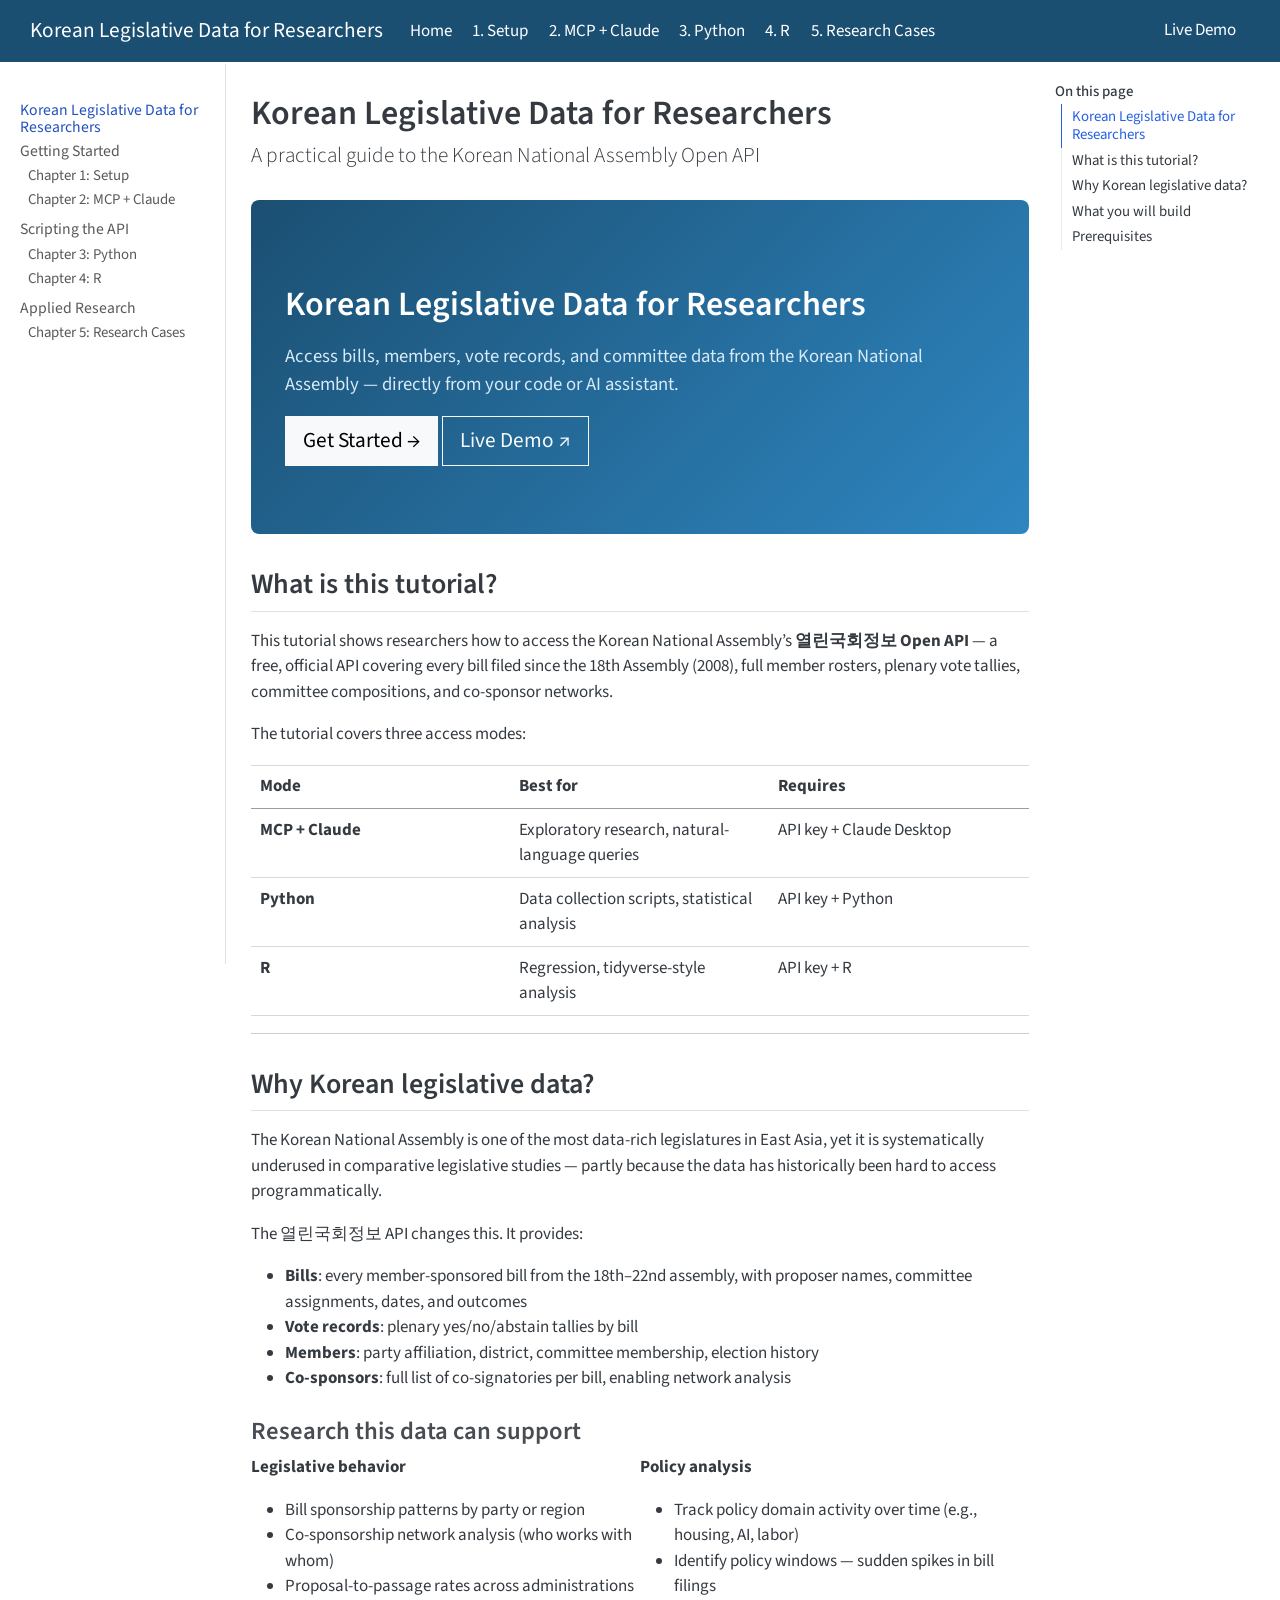
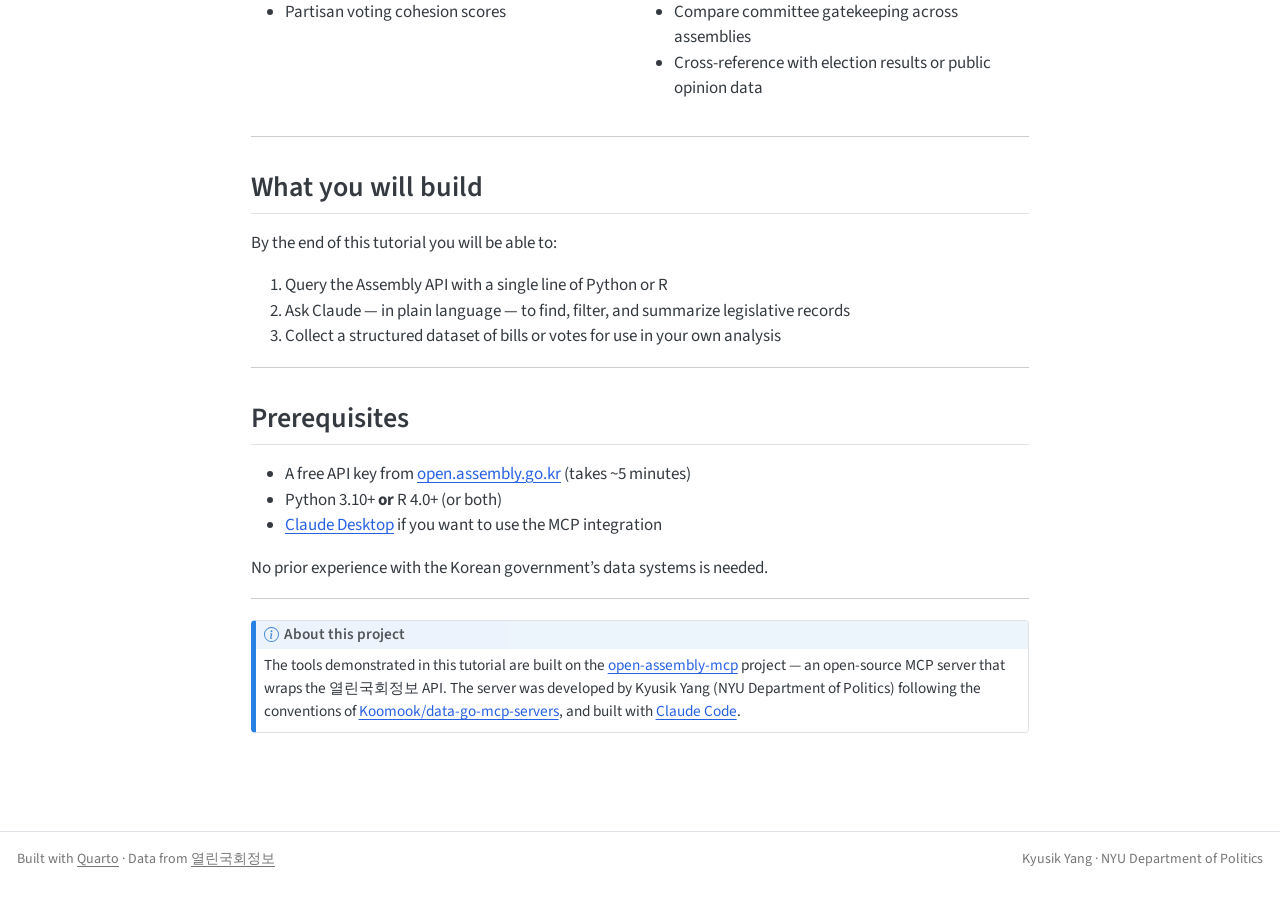
==== docs/index.html @ cff9229b "feat: initial Quarto tutorial site for Assembly API Five-chapter tutorial covering MCP setup, Claude" ====
<!DOCTYPE html>
<html xmlns="http://www.w3.org/1999/xhtml" lang="en" xml:lang="en"><head>

<meta charset="utf-8">
<meta name="generator" content="quarto-1.8.27">

<meta name="viewport" content="width=device-width, initial-scale=1.0, user-scalable=yes">


<title>Korean Legislative Data for Researchers</title>
<style>
code{white-space: pre-wrap;}
span.smallcaps{font-variant: small-caps;}
div.columns{display: flex; gap: min(4vw, 1.5em);}
div.column{flex: auto; overflow-x: auto;}
div.hanging-indent{margin-left: 1.5em; text-indent: -1.5em;}
ul.task-list{list-style: none;}
ul.task-list li input[type="checkbox"] {
  width: 0.8em;
  margin: 0 0.8em 0.2em -1em; /* quarto-specific, see https://github.com/quarto-dev/quarto-cli/issues/4556 */ 
  vertical-align: middle;
}
</style>


<script src="site_libs/quarto-nav/quarto-nav.js"></script>
<script src="site_libs/quarto-nav/headroom.min.js"></script>
<script src="site_libs/clipboard/clipboard.min.js"></script>
<script src="site_libs/quarto-search/autocomplete.umd.js"></script>
<script src="site_libs/quarto-search/fuse.min.js"></script>
<script src="site_libs/quarto-search/quarto-search.js"></script>
<meta name="quarto:offset" content="./">
<link href="./images/favicon.ico" rel="icon">
<script src="site_libs/quarto-html/quarto.js" type="module"></script>
<script src="site_libs/quarto-html/tabsets/tabsets.js" type="module"></script>
<script src="site_libs/quarto-html/axe/axe-check.js" type="module"></script>
<script src="site_libs/quarto-html/popper.min.js"></script>
<script src="site_libs/quarto-html/tippy.umd.min.js"></script>
<script src="site_libs/quarto-html/anchor.min.js"></script>
<link href="site_libs/quarto-html/tippy.css" rel="stylesheet">
<link href="site_libs/quarto-html/quarto-syntax-highlighting-8b4baf804e461d9b72633f0de59a0cac.css" rel="stylesheet" id="quarto-text-highlighting-styles">
<script src="site_libs/bootstrap/bootstrap.min.js"></script>
<link href="site_libs/bootstrap/bootstrap-icons.css" rel="stylesheet">
<link href="site_libs/bootstrap/bootstrap-27094d557ed207ab0102de76db4167eb.min.css" rel="stylesheet" append-hash="true" id="quarto-bootstrap" data-mode="light">
<script id="quarto-search-options" type="application/json">{
  "location": "navbar",
  "copy-button": false,
  "collapse-after": 3,
  "panel-placement": "end",
  "type": "overlay",
  "limit": 50,
  "keyboard-shortcut": [
    "f",
    "/",
    "s"
  ],
  "show-item-context": false,
  "language": {
    "search-no-results-text": "No results",
    "search-matching-documents-text": "matching documents",
    "search-copy-link-title": "Copy link to search",
    "search-hide-matches-text": "Hide additional matches",
    "search-more-match-text": "more match in this document",
    "search-more-matches-text": "more matches in this document",
    "search-clear-button-title": "Clear",
    "search-text-placeholder": "",
    "search-detached-cancel-button-title": "Cancel",
    "search-submit-button-title": "Submit",
    "search-label": "Search"
  }
}</script>


<link rel="stylesheet" href="styles.css">
</head>

<body class="nav-sidebar docked nav-fixed quarto-light">

<div id="quarto-search-results"></div>
  <header id="quarto-header" class="headroom fixed-top">
    <nav class="navbar navbar-expand-lg " data-bs-theme="dark">
      <div class="navbar-container container-fluid">
      <div class="navbar-brand-container mx-auto">
    <a class="navbar-brand" href="./index.html">
    <span class="navbar-title">Korean Legislative Data for Researchers</span>
    </a>
  </div>
            <div id="quarto-search" class="" title="Search"></div>
          <button class="navbar-toggler" type="button" data-bs-toggle="collapse" data-bs-target="#navbarCollapse" aria-controls="navbarCollapse" role="menu" aria-expanded="false" aria-label="Toggle navigation" onclick="if (window.quartoToggleHeadroom) { window.quartoToggleHeadroom(); }">
  <span class="navbar-toggler-icon"></span>
</button>
          <div class="collapse navbar-collapse" id="navbarCollapse">
            <ul class="navbar-nav navbar-nav-scroll me-auto">
  <li class="nav-item">
    <a class="nav-link active" href="./index.html" aria-current="page"> 
<span class="menu-text">Home</span></a>
  </li>  
  <li class="nav-item">
    <a class="nav-link" href="./01-setup.html"> 
<span class="menu-text">1. Setup</span></a>
  </li>  
  <li class="nav-item">
    <a class="nav-link" href="./02-mcp.html"> 
<span class="menu-text">2. MCP + Claude</span></a>
  </li>  
  <li class="nav-item">
    <a class="nav-link" href="./03-python.html"> 
<span class="menu-text">3. Python</span></a>
  </li>  
  <li class="nav-item">
    <a class="nav-link" href="./04-r.html"> 
<span class="menu-text">4. R</span></a>
  </li>  
  <li class="nav-item">
    <a class="nav-link" href="./05-cases.html"> 
<span class="menu-text">5. Research Cases</span></a>
  </li>  
</ul>
            <ul class="navbar-nav navbar-nav-scroll ms-auto">
  <li class="nav-item compact">
    <a class="nav-link" href="https://github.com/kyusik-yang/open-assembly-mcp"> <i class="bi bi-github" role="img">
</i> 
<span class="menu-text"></span></a>
  </li>  
  <li class="nav-item">
    <a class="nav-link" href="https://national-assembly-kr.streamlit.app"> <i class="bi bi-box-arrow-up-right" role="img">
</i> 
<span class="menu-text">Live Demo</span></a>
  </li>  
</ul>
          </div> <!-- /navcollapse -->
            <div class="quarto-navbar-tools">
</div>
      </div> <!-- /container-fluid -->
    </nav>
  <nav class="quarto-secondary-nav">
    <div class="container-fluid d-flex">
      <button type="button" class="quarto-btn-toggle btn" data-bs-toggle="collapse" role="button" data-bs-target=".quarto-sidebar-collapse-item" aria-controls="quarto-sidebar" aria-expanded="false" aria-label="Toggle sidebar navigation" onclick="if (window.quartoToggleHeadroom) { window.quartoToggleHeadroom(); }">
        <i class="bi bi-layout-text-sidebar-reverse"></i>
      </button>
        <nav class="quarto-page-breadcrumbs" aria-label="breadcrumb"><ol class="breadcrumb"><li class="breadcrumb-item"><a href="./index.html">Korean Legislative Data for Researchers</a></li></ol></nav>
        <a class="flex-grow-1" role="navigation" data-bs-toggle="collapse" data-bs-target=".quarto-sidebar-collapse-item" aria-controls="quarto-sidebar" aria-expanded="false" aria-label="Toggle sidebar navigation" onclick="if (window.quartoToggleHeadroom) { window.quartoToggleHeadroom(); }">      
        </a>
    </div>
  </nav>
</header>
<!-- content -->
<div id="quarto-content" class="quarto-container page-columns page-rows-contents page-layout-article page-navbar">
<!-- sidebar -->
  <nav id="quarto-sidebar" class="sidebar collapse collapse-horizontal quarto-sidebar-collapse-item sidebar-navigation docked overflow-auto">
    <div class="sidebar-menu-container"> 
    <ul class="list-unstyled mt-1">
        <li class="sidebar-item">
  <div class="sidebar-item-container"> 
  <a href="./index.html" class="sidebar-item-text sidebar-link active">
 <span class="menu-text">Korean Legislative Data for Researchers</span></a>
  </div>
</li>
        <li class="sidebar-item sidebar-item-section">
      <div class="sidebar-item-container"> 
            <a class="sidebar-item-text sidebar-link text-start" data-bs-toggle="collapse" data-bs-target="#quarto-sidebar-section-1" role="navigation" aria-expanded="true">
 <span class="menu-text">Getting Started</span></a>
          <a class="sidebar-item-toggle text-start" data-bs-toggle="collapse" data-bs-target="#quarto-sidebar-section-1" role="navigation" aria-expanded="true" aria-label="Toggle section">
            <i class="bi bi-chevron-right ms-2"></i>
          </a> 
      </div>
      <ul id="quarto-sidebar-section-1" class="collapse list-unstyled sidebar-section depth1 show">  
          <li class="sidebar-item">
  <div class="sidebar-item-container"> 
  <a href="./01-setup.html" class="sidebar-item-text sidebar-link">
 <span class="menu-text">Chapter 1: Setup</span></a>
  </div>
</li>
          <li class="sidebar-item">
  <div class="sidebar-item-container"> 
  <a href="./02-mcp.html" class="sidebar-item-text sidebar-link">
 <span class="menu-text">Chapter 2: MCP + Claude</span></a>
  </div>
</li>
      </ul>
  </li>
        <li class="sidebar-item sidebar-item-section">
      <div class="sidebar-item-container"> 
            <a class="sidebar-item-text sidebar-link text-start" data-bs-toggle="collapse" data-bs-target="#quarto-sidebar-section-2" role="navigation" aria-expanded="true">
 <span class="menu-text">Scripting the API</span></a>
          <a class="sidebar-item-toggle text-start" data-bs-toggle="collapse" data-bs-target="#quarto-sidebar-section-2" role="navigation" aria-expanded="true" aria-label="Toggle section">
            <i class="bi bi-chevron-right ms-2"></i>
          </a> 
      </div>
      <ul id="quarto-sidebar-section-2" class="collapse list-unstyled sidebar-section depth1 show">  
          <li class="sidebar-item">
  <div class="sidebar-item-container"> 
  <a href="./03-python.html" class="sidebar-item-text sidebar-link">
 <span class="menu-text">Chapter 3: Python</span></a>
  </div>
</li>
          <li class="sidebar-item">
  <div class="sidebar-item-container"> 
  <a href="./04-r.html" class="sidebar-item-text sidebar-link">
 <span class="menu-text">Chapter 4: R</span></a>
  </div>
</li>
      </ul>
  </li>
        <li class="sidebar-item sidebar-item-section">
      <div class="sidebar-item-container"> 
            <a class="sidebar-item-text sidebar-link text-start" data-bs-toggle="collapse" data-bs-target="#quarto-sidebar-section-3" role="navigation" aria-expanded="true">
 <span class="menu-text">Applied Research</span></a>
          <a class="sidebar-item-toggle text-start" data-bs-toggle="collapse" data-bs-target="#quarto-sidebar-section-3" role="navigation" aria-expanded="true" aria-label="Toggle section">
            <i class="bi bi-chevron-right ms-2"></i>
          </a> 
      </div>
      <ul id="quarto-sidebar-section-3" class="collapse list-unstyled sidebar-section depth1 show">  
          <li class="sidebar-item">
  <div class="sidebar-item-container"> 
  <a href="./05-cases.html" class="sidebar-item-text sidebar-link">
 <span class="menu-text">Chapter 5: Research Cases</span></a>
  </div>
</li>
      </ul>
  </li>
    </ul>
    </div>
</nav>
<div id="quarto-sidebar-glass" class="quarto-sidebar-collapse-item" data-bs-toggle="collapse" data-bs-target=".quarto-sidebar-collapse-item"></div>
<!-- margin-sidebar -->
    <div id="quarto-margin-sidebar" class="sidebar margin-sidebar">
        <nav id="TOC" role="doc-toc" class="toc-active">
    <h2 id="toc-title">On this page</h2>
   
  <ul>
  <li><a href="#korean-legislative-data-for-researchers" id="toc-korean-legislative-data-for-researchers" class="nav-link active" data-scroll-target="#korean-legislative-data-for-researchers">Korean Legislative Data for Researchers</a></li>
  <li><a href="#what-is-this-tutorial" id="toc-what-is-this-tutorial" class="nav-link" data-scroll-target="#what-is-this-tutorial">What is this tutorial?</a></li>
  <li><a href="#why-korean-legislative-data" id="toc-why-korean-legislative-data" class="nav-link" data-scroll-target="#why-korean-legislative-data">Why Korean legislative data?</a>
  <ul class="collapse">
  <li><a href="#research-this-data-can-support" id="toc-research-this-data-can-support" class="nav-link" data-scroll-target="#research-this-data-can-support">Research this data can support</a></li>
  </ul></li>
  <li><a href="#what-you-will-build" id="toc-what-you-will-build" class="nav-link" data-scroll-target="#what-you-will-build">What you will build</a></li>
  <li><a href="#prerequisites" id="toc-prerequisites" class="nav-link" data-scroll-target="#prerequisites">Prerequisites</a></li>
  </ul>
</nav>
    </div>
<!-- main -->
<main class="content" id="quarto-document-content">

<header id="title-block-header" class="quarto-title-block default">
<div class="quarto-title">
<h1 class="title">Korean Legislative Data for Researchers</h1>
<p class="subtitle lead">A practical guide to the Korean National Assembly Open API</p>
</div>



<div class="quarto-title-meta">

    
  
    
  </div>
  


</header>


<section id="korean-legislative-data-for-researchers" class="level1 hero">
<h1>Korean Legislative Data for Researchers</h1>
<p>Access bills, members, vote records, and committee data from the Korean National Assembly — directly from your code or AI assistant.</p>
<p><a href="./01-setup.html" class="btn btn-light btn-lg">Get Started →</a> <a href="https://national-assembly-kr.streamlit.app" class="btn btn-outline-light btn-lg">Live Demo ↗</a></p>
</section>
<section id="what-is-this-tutorial" class="level2">
<h2 class="anchored" data-anchor-id="what-is-this-tutorial">What is this tutorial?</h2>
<p>This tutorial shows researchers how to access the Korean National Assembly’s <strong>열린국회정보 Open API</strong> — a free, official API covering every bill filed since the 18th Assembly (2008), full member rosters, plenary vote tallies, committee compositions, and co-sponsor networks.</p>
<p>The tutorial covers three access modes:</p>
<table class="caption-top table">
<colgroup>
<col style="width: 33%">
<col style="width: 33%">
<col style="width: 33%">
</colgroup>
<thead>
<tr class="header">
<th>Mode</th>
<th>Best for</th>
<th>Requires</th>
</tr>
</thead>
<tbody>
<tr class="odd">
<td><strong>MCP + Claude</strong></td>
<td>Exploratory research, natural-language queries</td>
<td>API key + Claude Desktop</td>
</tr>
<tr class="even">
<td><strong>Python</strong></td>
<td>Data collection scripts, statistical analysis</td>
<td>API key + Python</td>
</tr>
<tr class="odd">
<td><strong>R</strong></td>
<td>Regression, tidyverse-style analysis</td>
<td>API key + R</td>
</tr>
</tbody>
</table>
<hr>
</section>
<section id="why-korean-legislative-data" class="level2">
<h2 class="anchored" data-anchor-id="why-korean-legislative-data">Why Korean legislative data?</h2>
<p>The Korean National Assembly is one of the most data-rich legislatures in East Asia, yet it is systematically underused in comparative legislative studies — partly because the data has historically been hard to access programmatically.</p>
<p>The 열린국회정보 API changes this. It provides:</p>
<ul>
<li><strong>Bills</strong>: every member-sponsored bill from the 18th–22nd assembly, with proposer names, committee assignments, dates, and outcomes</li>
<li><strong>Vote records</strong>: plenary yes/no/abstain tallies by bill</li>
<li><strong>Members</strong>: party affiliation, district, committee membership, election history</li>
<li><strong>Co-sponsors</strong>: full list of co-signatories per bill, enabling network analysis</li>
</ul>
<section id="research-this-data-can-support" class="level3">
<h3 class="anchored" data-anchor-id="research-this-data-can-support">Research this data can support</h3>
<div class="columns">
<div class="column" style="width:50%;">
<p><strong>Legislative behavior</strong></p>
<ul>
<li>Bill sponsorship patterns by party or region</li>
<li>Co-sponsorship network analysis (who works with whom)</li>
<li>Proposal-to-passage rates across administrations</li>
<li>Partisan voting cohesion scores</li>
</ul>
</div><div class="column" style="width:50%;">
<p><strong>Policy analysis</strong></p>
<ul>
<li>Track policy domain activity over time (e.g., housing, AI, labor)</li>
<li>Identify policy windows — sudden spikes in bill filings</li>
<li>Compare committee gatekeeping across assemblies</li>
<li>Cross-reference with election results or public opinion data</li>
</ul>
</div>
</div>
<hr>
</section>
</section>
<section id="what-you-will-build" class="level2">
<h2 class="anchored" data-anchor-id="what-you-will-build">What you will build</h2>
<p>By the end of this tutorial you will be able to:</p>
<ol type="1">
<li>Query the Assembly API with a single line of Python or R</li>
<li>Ask Claude — in plain language — to find, filter, and summarize legislative records</li>
<li>Collect a structured dataset of bills or votes for use in your own analysis</li>
</ol>
<hr>
</section>
<section id="prerequisites" class="level2">
<h2 class="anchored" data-anchor-id="prerequisites">Prerequisites</h2>
<ul>
<li>A free API key from <a href="https://open.assembly.go.kr">open.assembly.go.kr</a> (takes ~5 minutes)</li>
<li>Python 3.10+ <strong>or</strong> R 4.0+ (or both)</li>
<li><a href="https://claude.ai/download">Claude Desktop</a> if you want to use the MCP integration</li>
</ul>
<p>No prior experience with the Korean government’s data systems is needed.</p>
<hr>
<div class="callout callout-style-default callout-note callout-titled">
<div class="callout-header d-flex align-content-center">
<div class="callout-icon-container">
<i class="callout-icon"></i>
</div>
<div class="callout-title-container flex-fill">
<span class="screen-reader-only">Note</span>About this project
</div>
</div>
<div class="callout-body-container callout-body">
<p>The tools demonstrated in this tutorial are built on the <a href="https://github.com/kyusik-yang/open-assembly-mcp">open-assembly-mcp</a> project — an open-source MCP server that wraps the 열린국회정보 API. The server was developed by Kyusik Yang (NYU Department of Politics) following the conventions of <a href="https://github.com/Koomook/data-go-mcp-servers">Koomook/data-go-mcp-servers</a>, and built with <a href="https://claude.ai/code">Claude Code</a>.</p>
</div>
</div>


</section>

</main> <!-- /main -->
<script id="quarto-html-after-body" type="application/javascript">
  window.document.addEventListener("DOMContentLoaded", function (event) {
    const icon = "";
    const anchorJS = new window.AnchorJS();
    anchorJS.options = {
      placement: 'right',
      icon: icon
    };
    anchorJS.add('.anchored');
    const isCodeAnnotation = (el) => {
      for (const clz of el.classList) {
        if (clz.startsWith('code-annotation-')) {                     
          return true;
        }
      }
      return false;
    }
    const onCopySuccess = function(e) {
      // button target
      const button = e.trigger;
      // don't keep focus
      button.blur();
      // flash "checked"
      button.classList.add('code-copy-button-checked');
      var currentTitle = button.getAttribute("title");
      button.setAttribute("title", "Copied!");
      let tooltip;
      if (window.bootstrap) {
        button.setAttribute("data-bs-toggle", "tooltip");
        button.setAttribute("data-bs-placement", "left");
        button.setAttribute("data-bs-title", "Copied!");
        tooltip = new bootstrap.Tooltip(button, 
          { trigger: "manual", 
            customClass: "code-copy-button-tooltip",
            offset: [0, -8]});
        tooltip.show();    
      }
      setTimeout(function() {
        if (tooltip) {
          tooltip.hide();
          button.removeAttribute("data-bs-title");
          button.removeAttribute("data-bs-toggle");
          button.removeAttribute("data-bs-placement");
        }
        button.setAttribute("title", currentTitle);
        button.classList.remove('code-copy-button-checked');
      }, 1000);
      // clear code selection
      e.clearSelection();
    }
    const getTextToCopy = function(trigger) {
      const outerScaffold = trigger.parentElement.cloneNode(true);
      const codeEl = outerScaffold.querySelector('code');
      for (const childEl of codeEl.children) {
        if (isCodeAnnotation(childEl)) {
          childEl.remove();
        }
      }
      return codeEl.innerText;
    }
    const clipboard = new window.ClipboardJS('.code-copy-button:not([data-in-quarto-modal])', {
      text: getTextToCopy
    });
    clipboard.on('success', onCopySuccess);
    if (window.document.getElementById('quarto-embedded-source-code-modal')) {
      const clipboardModal = new window.ClipboardJS('.code-copy-button[data-in-quarto-modal]', {
        text: getTextToCopy,
        container: window.document.getElementById('quarto-embedded-source-code-modal')
      });
      clipboardModal.on('success', onCopySuccess);
    }
      var localhostRegex = new RegExp(/^(?:http|https):\/\/localhost\:?[0-9]*\//);
      var mailtoRegex = new RegExp(/^mailto:/);
        var filterRegex = new RegExp('/' + window.location.host + '/');
      var isInternal = (href) => {
          return filterRegex.test(href) || localhostRegex.test(href) || mailtoRegex.test(href);
      }
      // Inspect non-navigation links and adorn them if external
     var links = window.document.querySelectorAll('a[href]:not(.nav-link):not(.navbar-brand):not(.toc-action):not(.sidebar-link):not(.sidebar-item-toggle):not(.pagination-link):not(.no-external):not([aria-hidden]):not(.dropdown-item):not(.quarto-navigation-tool):not(.about-link)');
      for (var i=0; i<links.length; i++) {
        const link = links[i];
        if (!isInternal(link.href)) {
          // undo the damage that might have been done by quarto-nav.js in the case of
          // links that we want to consider external
          if (link.dataset.originalHref !== undefined) {
            link.href = link.dataset.originalHref;
          }
        }
      }
    function tippyHover(el, contentFn, onTriggerFn, onUntriggerFn) {
      const config = {
        allowHTML: true,
        maxWidth: 500,
        delay: 100,
        arrow: false,
        appendTo: function(el) {
            return el.parentElement;
        },
        interactive: true,
        interactiveBorder: 10,
        theme: 'quarto',
        placement: 'bottom-start',
      };
      if (contentFn) {
        config.content = contentFn;
      }
      if (onTriggerFn) {
        config.onTrigger = onTriggerFn;
      }
      if (onUntriggerFn) {
        config.onUntrigger = onUntriggerFn;
      }
      window.tippy(el, config); 
    }
    const noterefs = window.document.querySelectorAll('a[role="doc-noteref"]');
    for (var i=0; i<noterefs.length; i++) {
      const ref = noterefs[i];
      tippyHover(ref, function() {
        // use id or data attribute instead here
        let href = ref.getAttribute('data-footnote-href') || ref.getAttribute('href');
        try { href = new URL(href).hash; } catch {}
        const id = href.replace(/^#\/?/, "");
        const note = window.document.getElementById(id);
        if (note) {
          return note.innerHTML;
        } else {
          return "";
        }
      });
    }
    const xrefs = window.document.querySelectorAll('a.quarto-xref');
    const processXRef = (id, note) => {
      // Strip column container classes
      const stripColumnClz = (el) => {
        el.classList.remove("page-full", "page-columns");
        if (el.children) {
          for (const child of el.children) {
            stripColumnClz(child);
          }
        }
      }
      stripColumnClz(note)
      if (id === null || id.startsWith('sec-')) {
        // Special case sections, only their first couple elements
        const container = document.createElement("div");
        if (note.children && note.children.length > 2) {
          container.appendChild(note.children[0].cloneNode(true));
          for (let i = 1; i < note.children.length; i++) {
            const child = note.children[i];
            if (child.tagName === "P" && child.innerText === "") {
              continue;
            } else {
              container.appendChild(child.cloneNode(true));
              break;
            }
          }
          if (window.Quarto?.typesetMath) {
            window.Quarto.typesetMath(container);
          }
          return container.innerHTML
        } else {
          if (window.Quarto?.typesetMath) {
            window.Quarto.typesetMath(note);
          }
          return note.innerHTML;
        }
      } else {
        // Remove any anchor links if they are present
        const anchorLink = note.querySelector('a.anchorjs-link');
        if (anchorLink) {
          anchorLink.remove();
        }
        if (window.Quarto?.typesetMath) {
          window.Quarto.typesetMath(note);
        }
        if (note.classList.contains("callout")) {
          return note.outerHTML;
        } else {
          return note.innerHTML;
        }
      }
    }
    for (var i=0; i<xrefs.length; i++) {
      const xref = xrefs[i];
      tippyHover(xref, undefined, function(instance) {
        instance.disable();
        let url = xref.getAttribute('href');
        let hash = undefined; 
        if (url.startsWith('#')) {
          hash = url;
        } else {
          try { hash = new URL(url).hash; } catch {}
        }
        if (hash) {
          const id = hash.replace(/^#\/?/, "");
          const note = window.document.getElementById(id);
          if (note !== null) {
            try {
              const html = processXRef(id, note.cloneNode(true));
              instance.setContent(html);
            } finally {
              instance.enable();
              instance.show();
            }
          } else {
            // See if we can fetch this
            fetch(url.split('#')[0])
            .then(res => res.text())
            .then(html => {
              const parser = new DOMParser();
              const htmlDoc = parser.parseFromString(html, "text/html");
              const note = htmlDoc.getElementById(id);
              if (note !== null) {
                const html = processXRef(id, note);
                instance.setContent(html);
              } 
            }).finally(() => {
              instance.enable();
              instance.show();
            });
          }
        } else {
          // See if we can fetch a full url (with no hash to target)
          // This is a special case and we should probably do some content thinning / targeting
          fetch(url)
          .then(res => res.text())
          .then(html => {
            const parser = new DOMParser();
            const htmlDoc = parser.parseFromString(html, "text/html");
            const note = htmlDoc.querySelector('main.content');
            if (note !== null) {
              // This should only happen for chapter cross references
              // (since there is no id in the URL)
              // remove the first header
              if (note.children.length > 0 && note.children[0].tagName === "HEADER") {
                note.children[0].remove();
              }
              const html = processXRef(null, note);
              instance.setContent(html);
            } 
          }).finally(() => {
            instance.enable();
            instance.show();
          });
        }
      }, function(instance) {
      });
    }
        let selectedAnnoteEl;
        const selectorForAnnotation = ( cell, annotation) => {
          let cellAttr = 'data-code-cell="' + cell + '"';
          let lineAttr = 'data-code-annotation="' +  annotation + '"';
          const selector = 'span[' + cellAttr + '][' + lineAttr + ']';
          return selector;
        }
        const selectCodeLines = (annoteEl) => {
          const doc = window.document;
          const targetCell = annoteEl.getAttribute("data-target-cell");
          const targetAnnotation = annoteEl.getAttribute("data-target-annotation");
          const annoteSpan = window.document.querySelector(selectorForAnnotation(targetCell, targetAnnotation));
          const lines = annoteSpan.getAttribute("data-code-lines").split(",");
          const lineIds = lines.map((line) => {
            return targetCell + "-" + line;
          })
          let top = null;
          let height = null;
          let parent = null;
          if (lineIds.length > 0) {
              //compute the position of the single el (top and bottom and make a div)
              const el = window.document.getElementById(lineIds[0]);
              top = el.offsetTop;
              height = el.offsetHeight;
              parent = el.parentElement.parentElement;
            if (lineIds.length > 1) {
              const lastEl = window.document.getElementById(lineIds[lineIds.length - 1]);
              const bottom = lastEl.offsetTop + lastEl.offsetHeight;
              height = bottom - top;
            }
            if (top !== null && height !== null && parent !== null) {
              // cook up a div (if necessary) and position it 
              let div = window.document.getElementById("code-annotation-line-highlight");
              if (div === null) {
                div = window.document.createElement("div");
                div.setAttribute("id", "code-annotation-line-highlight");
                div.style.position = 'absolute';
                parent.appendChild(div);
              }
              div.style.top = top - 2 + "px";
              div.style.height = height + 4 + "px";
              div.style.left = 0;
              let gutterDiv = window.document.getElementById("code-annotation-line-highlight-gutter");
              if (gutterDiv === null) {
                gutterDiv = window.document.createElement("div");
                gutterDiv.setAttribute("id", "code-annotation-line-highlight-gutter");
                gutterDiv.style.position = 'absolute';
                const codeCell = window.document.getElementById(targetCell);
                const gutter = codeCell.querySelector('.code-annotation-gutter');
                gutter.appendChild(gutterDiv);
              }
              gutterDiv.style.top = top - 2 + "px";
              gutterDiv.style.height = height + 4 + "px";
            }
            selectedAnnoteEl = annoteEl;
          }
        };
        const unselectCodeLines = () => {
          const elementsIds = ["code-annotation-line-highlight", "code-annotation-line-highlight-gutter"];
          elementsIds.forEach((elId) => {
            const div = window.document.getElementById(elId);
            if (div) {
              div.remove();
            }
          });
          selectedAnnoteEl = undefined;
        };
          // Handle positioning of the toggle
      window.addEventListener(
        "resize",
        throttle(() => {
          elRect = undefined;
          if (selectedAnnoteEl) {
            selectCodeLines(selectedAnnoteEl);
          }
        }, 10)
      );
      function throttle(fn, ms) {
      let throttle = false;
      let timer;
        return (...args) => {
          if(!throttle) { // first call gets through
              fn.apply(this, args);
              throttle = true;
          } else { // all the others get throttled
              if(timer) clearTimeout(timer); // cancel #2
              timer = setTimeout(() => {
                fn.apply(this, args);
                timer = throttle = false;
              }, ms);
          }
        };
      }
        // Attach click handler to the DT
        const annoteDls = window.document.querySelectorAll('dt[data-target-cell]');
        for (const annoteDlNode of annoteDls) {
          annoteDlNode.addEventListener('click', (event) => {
            const clickedEl = event.target;
            if (clickedEl !== selectedAnnoteEl) {
              unselectCodeLines();
              const activeEl = window.document.querySelector('dt[data-target-cell].code-annotation-active');
              if (activeEl) {
                activeEl.classList.remove('code-annotation-active');
              }
              selectCodeLines(clickedEl);
              clickedEl.classList.add('code-annotation-active');
            } else {
              // Unselect the line
              unselectCodeLines();
              clickedEl.classList.remove('code-annotation-active');
            }
          });
        }
    const findCites = (el) => {
      const parentEl = el.parentElement;
      if (parentEl) {
        const cites = parentEl.dataset.cites;
        if (cites) {
          return {
            el,
            cites: cites.split(' ')
          };
        } else {
          return findCites(el.parentElement)
        }
      } else {
        return undefined;
      }
    };
    var bibliorefs = window.document.querySelectorAll('a[role="doc-biblioref"]');
    for (var i=0; i<bibliorefs.length; i++) {
      const ref = bibliorefs[i];
      const citeInfo = findCites(ref);
      if (citeInfo) {
        tippyHover(citeInfo.el, function() {
          var popup = window.document.createElement('div');
          citeInfo.cites.forEach(function(cite) {
            var citeDiv = window.document.createElement('div');
            citeDiv.classList.add('hanging-indent');
            citeDiv.classList.add('csl-entry');
            var biblioDiv = window.document.getElementById('ref-' + cite);
            if (biblioDiv) {
              citeDiv.innerHTML = biblioDiv.innerHTML;
            }
            popup.appendChild(citeDiv);
          });
          return popup.innerHTML;
        });
      }
    }
  });
  </script>
</div> <!-- /content -->
<footer class="footer">
  <div class="nav-footer">
    <div class="nav-footer-left">
<p>Built with <a href="https://quarto.org">Quarto</a> · Data from <a href="https://open.assembly.go.kr">열린국회정보</a></p>
</div>   
    <div class="nav-footer-center">
      &nbsp;
    </div>
    <div class="nav-footer-right">
<p>Kyusik Yang · NYU Department of Politics</p>
</div>
  </div>
</footer>




</body></html>
---- docs/site_libs/quarto-html/tippy.css ----
.tippy-box[data-animation=fade][data-state=hidden]{opacity:0}[data-tippy-root]{max-width:calc(100vw - 10px)}.tippy-box{position:relative;background-color:#333;color:#fff;border-radius:4px;font-size:14px;line-height:1.4;white-space:normal;outline:0;transition-property:transform,visibility,opacity}.tippy-box[data-placement^=top]>.tippy-arrow{bottom:0}.tippy-box[data-placement^=top]>.tippy-arrow:before{bottom:-7px;left:0;border-width:8px 8px 0;border-top-color:initial;transform-origin:center top}.tippy-box[data-placement^=bottom]>.tippy-arrow{top:0}.tippy-box[data-placement^=bottom]>.tippy-arrow:before{top:-7px;left:0;border-width:0 8px 8px;border-bottom-color:initial;transform-origin:center bottom}.tippy-box[data-placement^=left]>.tippy-arrow{right:0}.tippy-box[data-placement^=left]>.tippy-arrow:before{border-width:8px 0 8px 8px;border-left-color:initial;right:-7px;transform-origin:center left}.tippy-box[data-placement^=right]>.tippy-arrow{left:0}.tippy-box[data-placement^=right]>.tippy-arrow:before{left:-7px;border-width:8px 8px 8px 0;border-right-color:initial;transform-origin:center right}.tippy-box[data-inertia][data-state=visible]{transition-timing-function:cubic-bezier(.54,1.5,.38,1.11)}.tippy-arrow{width:16px;height:16px;color:#333}.tippy-arrow:before{content:"";position:absolute;border-color:transparent;border-style:solid}.tippy-content{position:relative;padding:5px 9px;z-index:1}
---- docs/site_libs/quarto-html/quarto-syntax-highlighting-8b4baf804e461d9b72633f0de59a0cac.css ----
/* quarto syntax highlight colors */
:root {
  --quarto-hl-al-color: #ff5555;
  --quarto-hl-an-color: #6a737d;
  --quarto-hl-at-color: #d73a49;
  --quarto-hl-bn-color: #005cc5;
  --quarto-hl-bu-color: #d73a49;
  --quarto-hl-ch-color: #032f62;
  --quarto-hl-co-color: #6a737d;
  --quarto-hl-cv-color: #6a737d;
  --quarto-hl-cn-color: #005cc5;
  --quarto-hl-cf-color: #d73a49;
  --quarto-hl-dt-color: #d73a49;
  --quarto-hl-dv-color: #005cc5;
  --quarto-hl-do-color: #6a737d;
  --quarto-hl-er-color: #ff5555;
  --quarto-hl-ex-color: #d73a49;
  --quarto-hl-fl-color: #005cc5;
  --quarto-hl-fu-color: #6f42c1;
  --quarto-hl-im-color: #032f62;
  --quarto-hl-in-color: #6a737d;
  --quarto-hl-kw-color: #d73a49;
  --quarto-hl-op-color: #24292e;
  --quarto-hl-pp-color: #d73a49;
  --quarto-hl-re-color: #6a737d;
  --quarto-hl-sc-color: #005cc5;
  --quarto-hl-ss-color: #032f62;
  --quarto-hl-st-color: #032f62;
  --quarto-hl-va-color: #e36209;
  --quarto-hl-vs-color: #032f62;
  --quarto-hl-wa-color: #ff5555;
}

/* other quarto variables */
:root {
  --quarto-font-monospace: SFMono-Regular, Menlo, Monaco, Consolas, "Liberation Mono", "Courier New", monospace;
}

/* syntax highlight based on Pandoc's rules */
pre > code.sourceCode > span {
  color: #24292e;
}

code.sourceCode > span {
  color: #24292e;
}

div.sourceCode,
div.sourceCode pre.sourceCode {
  color: #24292e;
}

/* Normal */
code span {
  color: #24292e;
}

/* Alert */
code span.al {
  font-weight: bold;
  color: #ff5555;
}

/* Annotation */
code span.an {
  color: #6a737d;
}

/* Attribute */
code span.at {
  color: #d73a49;
}

/* BaseN */
code span.bn {
  color: #005cc5;
}

/* BuiltIn */
code span.bu {
  color: #d73a49;
}

/* ControlFlow */
code span.cf {
  color: #d73a49;
}

/* Char */
code span.ch {
  color: #032f62;
}

/* Constant */
code span.cn {
  color: #005cc5;
}

/* Comment */
code span.co {
  color: #6a737d;
}

/* CommentVar */
code span.cv {
  color: #6a737d;
}

/* Documentation */
code span.do {
  color: #6a737d;
}

/* DataType */
code span.dt {
  color: #d73a49;
}

/* DecVal */
code span.dv {
  color: #005cc5;
}

/* Error */
code span.er {
  color: #ff5555;
  text-decoration: underline;
}

/* Extension */
code span.ex {
  font-weight: bold;
  color: #d73a49;
}

/* Float */
code span.fl {
  color: #005cc5;
}

/* Function */
code span.fu {
  color: #6f42c1;
}

/* Import */
code span.im {
  color: #032f62;
}

/* Information */
code span.in {
  color: #6a737d;
}

/* Keyword */
code span.kw {
  color: #d73a49;
}

/* Operator */
code span.op {
  color: #24292e;
}

/* Preprocessor */
code span.pp {
  color: #d73a49;
}

/* RegionMarker */
code span.re {
  color: #6a737d;
}

/* SpecialChar */
code span.sc {
  color: #005cc5;
}

/* SpecialString */
code span.ss {
  color: #032f62;
}

/* String */
code span.st {
  color: #032f62;
}

/* Variable */
code span.va {
  color: #e36209;
}

/* VerbatimString */
code span.vs {
  color: #032f62;
}

/* Warning */
code span.wa {
  color: #ff5555;
}

.prevent-inlining {
  content: "</";
}

/*# sourceMappingURL=d5869c7ef605691dccb382f9093b1d67.css.map */
---- docs/styles.css ----
/* Assembly Tutorial — custom styles */

/* Navbar */
.navbar {
  background-color: #1B4F72 !important;
}
.navbar-brand, .navbar-nav .nav-link {
  color: #ffffff !important;
}

/* Hero block on home page */
.hero {
  background: linear-gradient(135deg, #1B4F72 0%, #2E86C1 100%);
  color: white;
  padding: 3rem 2rem;
  border-radius: 8px;
  margin-bottom: 2rem;
}
.hero h1 { color: white; font-size: 2rem; }
.hero p  { color: #d6eaf8; font-size: 1.1rem; }

/* Callout overrides */
.callout-tip    { border-left-color: #2ECC71; }
.callout-note   { border-left-color: #2E86C1; }
.callout-warning{ border-left-color: #E67E22; }

/* Step badges */
.step-badge {
  display: inline-block;
  background: #1B4F72;
  color: white;
  border-radius: 50%;
  width: 28px; height: 28px;
  text-align: center;
  line-height: 28px;
  font-weight: bold;
  margin-right: 6px;
}

/* Code blocks */
pre.sourceCode {
  border-radius: 6px;
  font-size: 0.88rem;
}

/* Result tables */
.result-table th { background-color: #EBF5FB; }

/* Footer */
.nav-footer { border-top: 1px solid #dee2e6; padding: 1rem 0; }
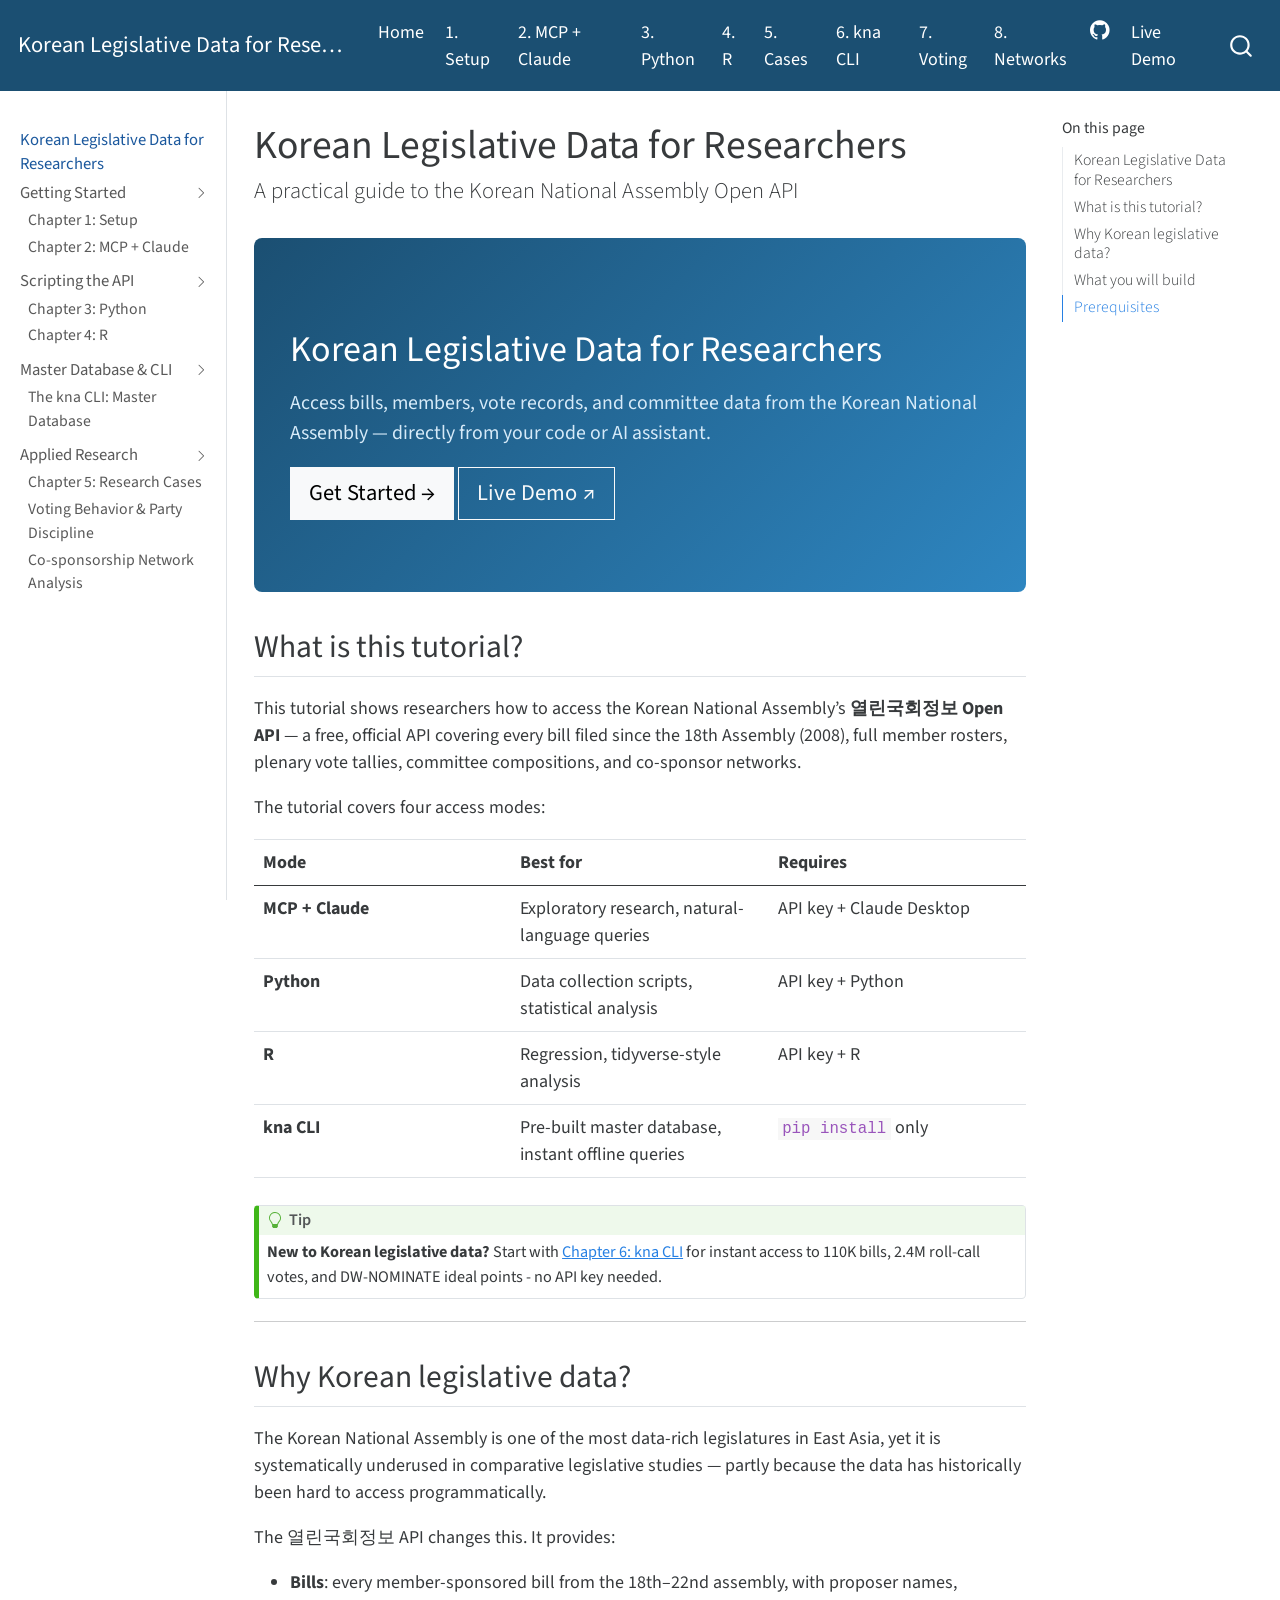
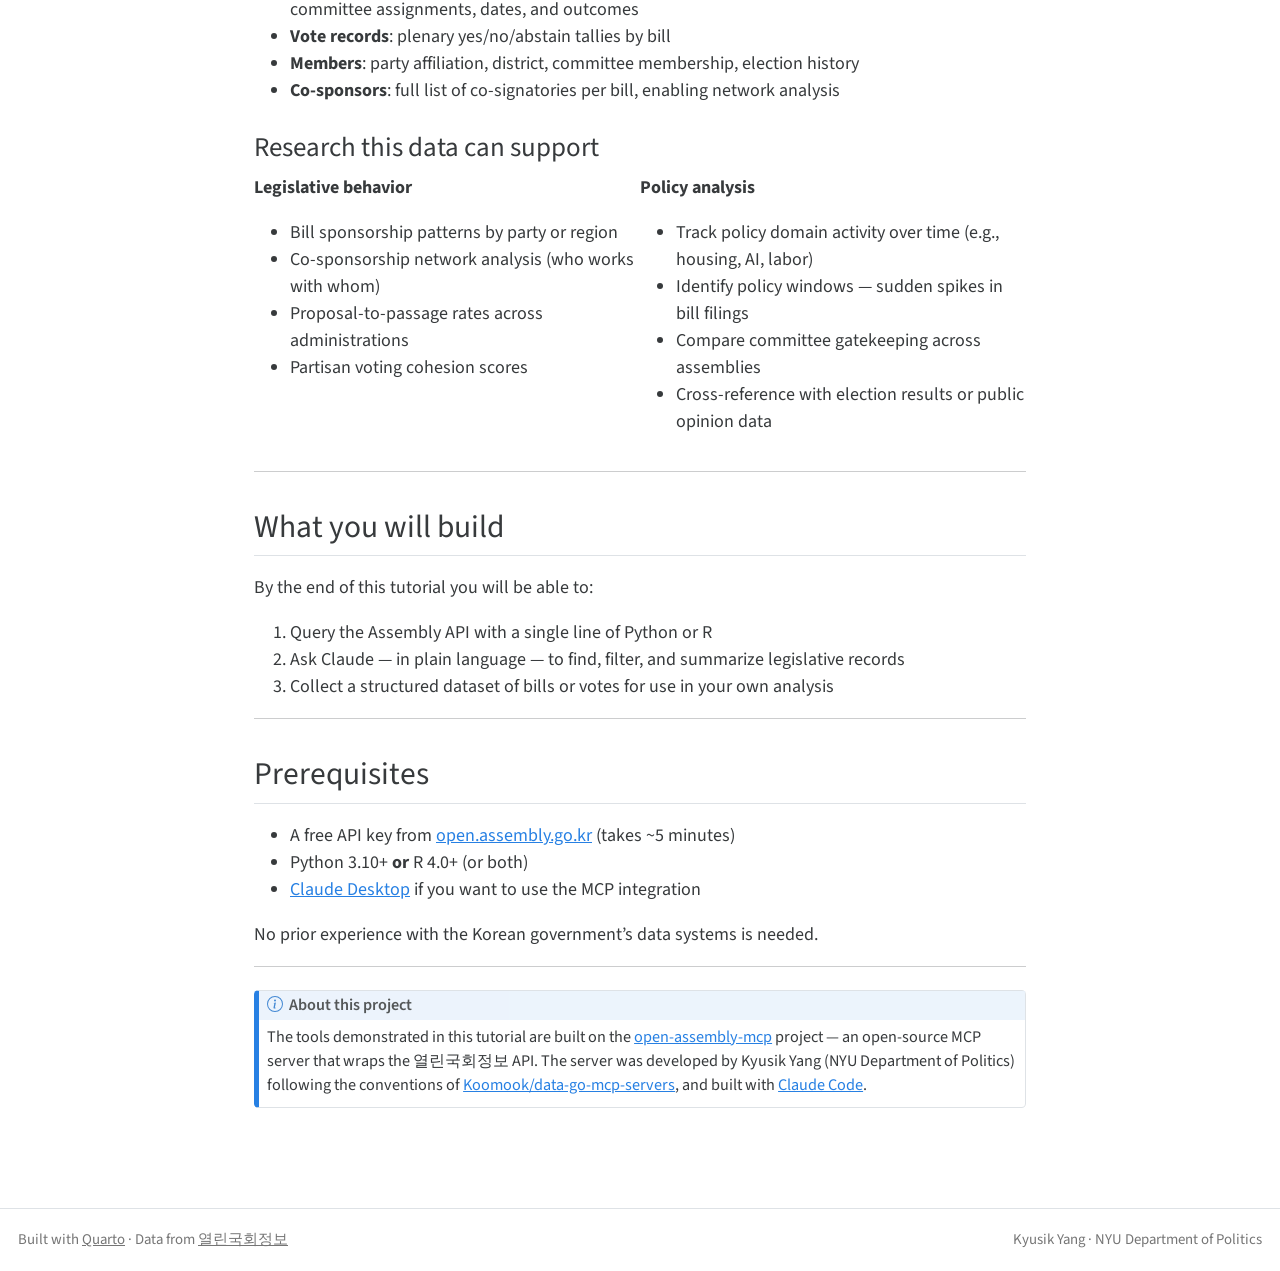
==== commit 02bc034d: "Add kna CLI, voting analysis, and network analysis chapters - Ch 6: kna CLI tutorial (master DB, all" ====
--- a/docs/index.html
+++ b/docs/index.html
@@ -2,7 +2,7 @@
 <html xmlns="http://www.w3.org/1999/xhtml" lang="en" xml:lang="en"><head>
 
 <meta charset="utf-8">
-<meta name="generator" content="quarto-1.8.27">
+<meta name="generator" content="quarto-1.0.38">
 
 <meta name="viewport" content="width=device-width, initial-scale=1.0, user-scalable=yes">
 
@@ -11,15 +11,10 @@
 <style>
 code{white-space: pre-wrap;}
 span.smallcaps{font-variant: small-caps;}
-div.columns{display: flex; gap: min(4vw, 1.5em);}
-div.column{flex: auto; overflow-x: auto;}
+span.underline{text-decoration: underline;}
+div.column{display: inline-block; vertical-align: top; width: 50%;}
 div.hanging-indent{margin-left: 1.5em; text-indent: -1.5em;}
 ul.task-list{list-style: none;}
-ul.task-list li input[type="checkbox"] {
-  width: 0.8em;
-  margin: 0 0.8em 0.2em -1em; /* quarto-specific, see https://github.com/quarto-dev/quarto-cli/issues/4556 */ 
-  vertical-align: middle;
-}
 </style>
 
 
@@ -31,30 +26,22 @@
 <script src="site_libs/quarto-search/quarto-search.js"></script>
 <meta name="quarto:offset" content="./">
 <link href="./images/favicon.ico" rel="icon">
-<script src="site_libs/quarto-html/quarto.js" type="module"></script>
-<script src="site_libs/quarto-html/tabsets/tabsets.js" type="module"></script>
-<script src="site_libs/quarto-html/axe/axe-check.js" type="module"></script>
+<script src="site_libs/quarto-html/quarto.js"></script>
 <script src="site_libs/quarto-html/popper.min.js"></script>
 <script src="site_libs/quarto-html/tippy.umd.min.js"></script>
 <script src="site_libs/quarto-html/anchor.min.js"></script>
 <link href="site_libs/quarto-html/tippy.css" rel="stylesheet">
-<link href="site_libs/quarto-html/quarto-syntax-highlighting-8b4baf804e461d9b72633f0de59a0cac.css" rel="stylesheet" id="quarto-text-highlighting-styles">
+<link href="site_libs/quarto-html/quarto-syntax-highlighting.css" rel="stylesheet" id="quarto-text-highlighting-styles">
 <script src="site_libs/bootstrap/bootstrap.min.js"></script>
 <link href="site_libs/bootstrap/bootstrap-icons.css" rel="stylesheet">
-<link href="site_libs/bootstrap/bootstrap-27094d557ed207ab0102de76db4167eb.min.css" rel="stylesheet" append-hash="true" id="quarto-bootstrap" data-mode="light">
+<link href="site_libs/bootstrap/bootstrap.min.css" rel="stylesheet" id="quarto-bootstrap" data-mode="light">
 <script id="quarto-search-options" type="application/json">{
   "location": "navbar",
   "copy-button": false,
   "collapse-after": 3,
   "panel-placement": "end",
   "type": "overlay",
-  "limit": 50,
-  "keyboard-shortcut": [
-    "f",
-    "/",
-    "s"
-  ],
-  "show-item-context": false,
+  "limit": 20,
   "language": {
     "search-no-results-text": "No results",
     "search-matching-documents-text": "matching documents",
@@ -63,10 +50,8 @@
     "search-more-match-text": "more match in this document",
     "search-more-matches-text": "more matches in this document",
     "search-clear-button-title": "Clear",
-    "search-text-placeholder": "",
     "search-detached-cancel-button-title": "Cancel",
-    "search-submit-button-title": "Submit",
-    "search-label": "Search"
+    "search-submit-button-title": "Submit"
   }
 }</script>
 
@@ -74,147 +59,158 @@
 <link rel="stylesheet" href="styles.css">
 </head>
 
-<body class="nav-sidebar docked nav-fixed quarto-light">
+<body class="nav-sidebar docked nav-fixed">
 
 <div id="quarto-search-results"></div>
   <header id="quarto-header" class="headroom fixed-top">
-    <nav class="navbar navbar-expand-lg " data-bs-theme="dark">
+    <nav class="navbar navbar-expand-lg navbar-dark ">
       <div class="navbar-container container-fluid">
-      <div class="navbar-brand-container mx-auto">
-    <a class="navbar-brand" href="./index.html">
+      <a class="navbar-brand" href="./index.html">
     <span class="navbar-title">Korean Legislative Data for Researchers</span>
-    </a>
-  </div>
-            <div id="quarto-search" class="" title="Search"></div>
-          <button class="navbar-toggler" type="button" data-bs-toggle="collapse" data-bs-target="#navbarCollapse" aria-controls="navbarCollapse" role="menu" aria-expanded="false" aria-label="Toggle navigation" onclick="if (window.quartoToggleHeadroom) { window.quartoToggleHeadroom(); }">
+  </a>
+          <button class="navbar-toggler" type="button" data-bs-toggle="collapse" data-bs-target="#navbarCollapse" aria-controls="navbarCollapse" aria-expanded="false" aria-label="Toggle navigation" onclick="if (window.quartoToggleHeadroom) { window.quartoToggleHeadroom(); }">
   <span class="navbar-toggler-icon"></span>
 </button>
           <div class="collapse navbar-collapse" id="navbarCollapse">
             <ul class="navbar-nav navbar-nav-scroll me-auto">
   <li class="nav-item">
-    <a class="nav-link active" href="./index.html" aria-current="page"> 
-<span class="menu-text">Home</span></a>
-  </li>  
-  <li class="nav-item">
-    <a class="nav-link" href="./01-setup.html"> 
-<span class="menu-text">1. Setup</span></a>
-  </li>  
-  <li class="nav-item">
-    <a class="nav-link" href="./02-mcp.html"> 
-<span class="menu-text">2. MCP + Claude</span></a>
-  </li>  
-  <li class="nav-item">
-    <a class="nav-link" href="./03-python.html"> 
-<span class="menu-text">3. Python</span></a>
-  </li>  
-  <li class="nav-item">
-    <a class="nav-link" href="./04-r.html"> 
-<span class="menu-text">4. R</span></a>
-  </li>  
-  <li class="nav-item">
-    <a class="nav-link" href="./05-cases.html"> 
-<span class="menu-text">5. Research Cases</span></a>
+    <a class="nav-link active" href="./index.html" aria-current="page">Home</a>
+  </li>  
+  <li class="nav-item">
+    <a class="nav-link" href="./01-setup.html">1. Setup</a>
+  </li>  
+  <li class="nav-item">
+    <a class="nav-link" href="./02-mcp.html">2. MCP + Claude</a>
+  </li>  
+  <li class="nav-item">
+    <a class="nav-link" href="./03-python.html">3. Python</a>
+  </li>  
+  <li class="nav-item">
+    <a class="nav-link" href="./04-r.html">4. R</a>
+  </li>  
+  <li class="nav-item">
+    <a class="nav-link" href="./05-cases.html">5. Cases</a>
+  </li>  
+  <li class="nav-item">
+    <a class="nav-link" href="./06-kna.html">6. kna CLI</a>
+  </li>  
+  <li class="nav-item">
+    <a class="nav-link" href="./07-voting.html">7. Voting</a>
+  </li>  
+  <li class="nav-item">
+    <a class="nav-link" href="./08-network.html">8. Networks</a>
   </li>  
 </ul>
             <ul class="navbar-nav navbar-nav-scroll ms-auto">
   <li class="nav-item compact">
-    <a class="nav-link" href="https://github.com/kyusik-yang/open-assembly-mcp"> <i class="bi bi-github" role="img">
+    <a class="nav-link" href="https://github.com/kyusik-yang/korean-bill-lifecycle"><i class="bi bi-github" role="img">
 </i> 
-<span class="menu-text"></span></a>
-  </li>  
-  <li class="nav-item">
-    <a class="nav-link" href="https://national-assembly-kr.streamlit.app"> <i class="bi bi-box-arrow-up-right" role="img">
-</i> 
-<span class="menu-text">Live Demo</span></a>
-  </li>  
-</ul>
+ </a>
+  </li>  
+  <li class="nav-item">
+    <a class="nav-link" href="https://national-assembly-kr.streamlit.app">Live Demo</a>
+  </li>  
+</ul>
+              <div id="quarto-search" class="" title="Search"></div>
           </div> <!-- /navcollapse -->
-            <div class="quarto-navbar-tools">
-</div>
       </div> <!-- /container-fluid -->
     </nav>
-  <nav class="quarto-secondary-nav">
-    <div class="container-fluid d-flex">
-      <button type="button" class="quarto-btn-toggle btn" data-bs-toggle="collapse" role="button" data-bs-target=".quarto-sidebar-collapse-item" aria-controls="quarto-sidebar" aria-expanded="false" aria-label="Toggle sidebar navigation" onclick="if (window.quartoToggleHeadroom) { window.quartoToggleHeadroom(); }">
-        <i class="bi bi-layout-text-sidebar-reverse"></i>
+  <nav class="quarto-secondary-nav" data-bs-toggle="collapse" data-bs-target="#quarto-sidebar" aria-controls="quarto-sidebar" aria-expanded="false" aria-label="Toggle sidebar navigation" onclick="if (window.quartoToggleHeadroom) { window.quartoToggleHeadroom(); }">
+    <div class="container-fluid d-flex justify-content-between">
+      <h1 class="quarto-secondary-nav-title">Korean Legislative Data for Researchers</h1>
+      <button type="button" class="quarto-btn-toggle btn" aria-label="Show secondary navigation">
+        <i class="bi bi-chevron-right"></i>
       </button>
-        <nav class="quarto-page-breadcrumbs" aria-label="breadcrumb"><ol class="breadcrumb"><li class="breadcrumb-item"><a href="./index.html">Korean Legislative Data for Researchers</a></li></ol></nav>
-        <a class="flex-grow-1" role="navigation" data-bs-toggle="collapse" data-bs-target=".quarto-sidebar-collapse-item" aria-controls="quarto-sidebar" aria-expanded="false" aria-label="Toggle sidebar navigation" onclick="if (window.quartoToggleHeadroom) { window.quartoToggleHeadroom(); }">      
-        </a>
     </div>
   </nav>
 </header>
 <!-- content -->
 <div id="quarto-content" class="quarto-container page-columns page-rows-contents page-layout-article page-navbar">
 <!-- sidebar -->
-  <nav id="quarto-sidebar" class="sidebar collapse collapse-horizontal quarto-sidebar-collapse-item sidebar-navigation docked overflow-auto">
+  <nav id="quarto-sidebar" class="sidebar collapse sidebar-navigation docked overflow-auto">
     <div class="sidebar-menu-container"> 
     <ul class="list-unstyled mt-1">
         <li class="sidebar-item">
   <div class="sidebar-item-container"> 
-  <a href="./index.html" class="sidebar-item-text sidebar-link active">
- <span class="menu-text">Korean Legislative Data for Researchers</span></a>
+  <a href="./index.html" class="sidebar-item-text sidebar-link active">Korean Legislative Data for Researchers</a>
   </div>
 </li>
         <li class="sidebar-item sidebar-item-section">
       <div class="sidebar-item-container"> 
-            <a class="sidebar-item-text sidebar-link text-start" data-bs-toggle="collapse" data-bs-target="#quarto-sidebar-section-1" role="navigation" aria-expanded="true">
- <span class="menu-text">Getting Started</span></a>
-          <a class="sidebar-item-toggle text-start" data-bs-toggle="collapse" data-bs-target="#quarto-sidebar-section-1" role="navigation" aria-expanded="true" aria-label="Toggle section">
+            <a class="sidebar-item-text sidebar-link text-start" data-bs-toggle="collapse" data-bs-target="#quarto-sidebar-section-1" aria-expanded="true">Getting Started</a>
+          <a class="sidebar-item-toggle text-start" data-bs-toggle="collapse" data-bs-target="#quarto-sidebar-section-1" aria-expanded="true">
             <i class="bi bi-chevron-right ms-2"></i>
           </a> 
       </div>
       <ul id="quarto-sidebar-section-1" class="collapse list-unstyled sidebar-section depth1 show">  
           <li class="sidebar-item">
   <div class="sidebar-item-container"> 
-  <a href="./01-setup.html" class="sidebar-item-text sidebar-link">
- <span class="menu-text">Chapter 1: Setup</span></a>
-  </div>
-</li>
-          <li class="sidebar-item">
-  <div class="sidebar-item-container"> 
-  <a href="./02-mcp.html" class="sidebar-item-text sidebar-link">
- <span class="menu-text">Chapter 2: MCP + Claude</span></a>
+  <a href="./01-setup.html" class="sidebar-item-text sidebar-link">Chapter 1: Setup</a>
+  </div>
+</li>
+          <li class="sidebar-item">
+  <div class="sidebar-item-container"> 
+  <a href="./02-mcp.html" class="sidebar-item-text sidebar-link">Chapter 2: MCP + Claude</a>
   </div>
 </li>
       </ul>
   </li>
         <li class="sidebar-item sidebar-item-section">
       <div class="sidebar-item-container"> 
-            <a class="sidebar-item-text sidebar-link text-start" data-bs-toggle="collapse" data-bs-target="#quarto-sidebar-section-2" role="navigation" aria-expanded="true">
- <span class="menu-text">Scripting the API</span></a>
-          <a class="sidebar-item-toggle text-start" data-bs-toggle="collapse" data-bs-target="#quarto-sidebar-section-2" role="navigation" aria-expanded="true" aria-label="Toggle section">
+            <a class="sidebar-item-text sidebar-link text-start" data-bs-toggle="collapse" data-bs-target="#quarto-sidebar-section-2" aria-expanded="true">Scripting the API</a>
+          <a class="sidebar-item-toggle text-start" data-bs-toggle="collapse" data-bs-target="#quarto-sidebar-section-2" aria-expanded="true">
             <i class="bi bi-chevron-right ms-2"></i>
           </a> 
       </div>
       <ul id="quarto-sidebar-section-2" class="collapse list-unstyled sidebar-section depth1 show">  
           <li class="sidebar-item">
   <div class="sidebar-item-container"> 
-  <a href="./03-python.html" class="sidebar-item-text sidebar-link">
- <span class="menu-text">Chapter 3: Python</span></a>
-  </div>
-</li>
-          <li class="sidebar-item">
-  <div class="sidebar-item-container"> 
-  <a href="./04-r.html" class="sidebar-item-text sidebar-link">
- <span class="menu-text">Chapter 4: R</span></a>
+  <a href="./03-python.html" class="sidebar-item-text sidebar-link">Chapter 3: Python</a>
+  </div>
+</li>
+          <li class="sidebar-item">
+  <div class="sidebar-item-container"> 
+  <a href="./04-r.html" class="sidebar-item-text sidebar-link">Chapter 4: R</a>
   </div>
 </li>
       </ul>
   </li>
         <li class="sidebar-item sidebar-item-section">
       <div class="sidebar-item-container"> 
-            <a class="sidebar-item-text sidebar-link text-start" data-bs-toggle="collapse" data-bs-target="#quarto-sidebar-section-3" role="navigation" aria-expanded="true">
- <span class="menu-text">Applied Research</span></a>
-          <a class="sidebar-item-toggle text-start" data-bs-toggle="collapse" data-bs-target="#quarto-sidebar-section-3" role="navigation" aria-expanded="true" aria-label="Toggle section">
+            <a class="sidebar-item-text sidebar-link text-start" data-bs-toggle="collapse" data-bs-target="#quarto-sidebar-section-3" aria-expanded="true">Master Database &amp; CLI</a>
+          <a class="sidebar-item-toggle text-start" data-bs-toggle="collapse" data-bs-target="#quarto-sidebar-section-3" aria-expanded="true">
             <i class="bi bi-chevron-right ms-2"></i>
           </a> 
       </div>
       <ul id="quarto-sidebar-section-3" class="collapse list-unstyled sidebar-section depth1 show">  
           <li class="sidebar-item">
   <div class="sidebar-item-container"> 
-  <a href="./05-cases.html" class="sidebar-item-text sidebar-link">
- <span class="menu-text">Chapter 5: Research Cases</span></a>
+  <a href="./06-kna.html" class="sidebar-item-text sidebar-link">The kna CLI: Master Database</a>
+  </div>
+</li>
+      </ul>
+  </li>
+        <li class="sidebar-item sidebar-item-section">
+      <div class="sidebar-item-container"> 
+            <a class="sidebar-item-text sidebar-link text-start" data-bs-toggle="collapse" data-bs-target="#quarto-sidebar-section-4" aria-expanded="true">Applied Research</a>
+          <a class="sidebar-item-toggle text-start" data-bs-toggle="collapse" data-bs-target="#quarto-sidebar-section-4" aria-expanded="true">
+            <i class="bi bi-chevron-right ms-2"></i>
+          </a> 
+      </div>
+      <ul id="quarto-sidebar-section-4" class="collapse list-unstyled sidebar-section depth1 show">  
+          <li class="sidebar-item">
+  <div class="sidebar-item-container"> 
+  <a href="./05-cases.html" class="sidebar-item-text sidebar-link">Chapter 5: Research Cases</a>
+  </div>
+</li>
+          <li class="sidebar-item">
+  <div class="sidebar-item-container"> 
+  <a href="./07-voting.html" class="sidebar-item-text sidebar-link">Voting Behavior &amp; Party Discipline</a>
+  </div>
+</li>
+          <li class="sidebar-item">
+  <div class="sidebar-item-container"> 
+  <a href="./08-network.html" class="sidebar-item-text sidebar-link">Co-sponsorship Network Analysis</a>
   </div>
 </li>
       </ul>
@@ -222,10 +218,9 @@
     </ul>
     </div>
 </nav>
-<div id="quarto-sidebar-glass" class="quarto-sidebar-collapse-item" data-bs-toggle="collapse" data-bs-target=".quarto-sidebar-collapse-item"></div>
 <!-- margin-sidebar -->
     <div id="quarto-margin-sidebar" class="sidebar margin-sidebar">
-        <nav id="TOC" role="doc-toc" class="toc-active">
+        <nav id="TOC" role="doc-toc">
     <h2 id="toc-title">On this page</h2>
    
   <ul>
@@ -245,7 +240,7 @@
 
 <header id="title-block-header" class="quarto-title-block default">
 <div class="quarto-title">
-<h1 class="title">Korean Legislative Data for Researchers</h1>
+<h1 class="title d-none d-lg-block">Korean Legislative Data for Researchers</h1>
 <p class="subtitle lead">A practical guide to the Korean National Assembly Open API</p>
 </div>
 
@@ -254,14 +249,11 @@
 <div class="quarto-title-meta">
 
     
+    
+  </div>
   
-    
-  </div>
-  
-
 
 </header>
-
 
 <section id="korean-legislative-data-for-researchers" class="level1 hero">
 <h1>Korean Legislative Data for Researchers</h1>
@@ -271,8 +263,8 @@
 <section id="what-is-this-tutorial" class="level2">
 <h2 class="anchored" data-anchor-id="what-is-this-tutorial">What is this tutorial?</h2>
 <p>This tutorial shows researchers how to access the Korean National Assembly’s <strong>열린국회정보 Open API</strong> — a free, official API covering every bill filed since the 18th Assembly (2008), full member rosters, plenary vote tallies, committee compositions, and co-sponsor networks.</p>
-<p>The tutorial covers three access modes:</p>
-<table class="caption-top table">
+<p>The tutorial covers four access modes:</p>
+<table class="table">
 <colgroup>
 <col style="width: 33%">
 <col style="width: 33%">
@@ -301,8 +293,26 @@
 <td>Regression, tidyverse-style analysis</td>
 <td>API key + R</td>
 </tr>
+<tr class="even">
+<td><strong>kna CLI</strong></td>
+<td>Pre-built master database, instant offline queries</td>
+<td><code>pip install</code> only</td>
+</tr>
 </tbody>
 </table>
+<div class="callout-tip callout callout-style-default callout-captioned">
+<div class="callout-header d-flex align-content-center">
+<div class="callout-icon-container">
+<i class="callout-icon"></i>
+</div>
+<div class="callout-caption-container flex-fill">
+Tip
+</div>
+</div>
+<div class="callout-body-container callout-body">
+<p><strong>New to Korean legislative data?</strong> Start with <a href="./06-kna.html">Chapter 6: kna CLI</a> for instant access to 110K bills, 2.4M roll-call votes, and DW-NOMINATE ideal points - no API key needed.</p>
+</div>
+</div>
 <hr>
 </section>
 <section id="why-korean-legislative-data" class="level2">
@@ -358,13 +368,13 @@
 </ul>
 <p>No prior experience with the Korean government’s data systems is needed.</p>
 <hr>
-<div class="callout callout-style-default callout-note callout-titled">
+<div class="callout-note callout callout-style-default callout-captioned">
 <div class="callout-header d-flex align-content-center">
 <div class="callout-icon-container">
 <i class="callout-icon"></i>
 </div>
-<div class="callout-title-container flex-fill">
-<span class="screen-reader-only">Note</span>About this project
+<div class="callout-caption-container flex-fill">
+About this project
 </div>
 </div>
 <div class="callout-body-container callout-body">
@@ -377,421 +387,110 @@
 
 </main> <!-- /main -->
 <script id="quarto-html-after-body" type="application/javascript">
-  window.document.addEventListener("DOMContentLoaded", function (event) {
-    const icon = "";
-    const anchorJS = new window.AnchorJS();
-    anchorJS.options = {
-      placement: 'right',
-      icon: icon
-    };
-    anchorJS.add('.anchored');
-    const isCodeAnnotation = (el) => {
-      for (const clz of el.classList) {
-        if (clz.startsWith('code-annotation-')) {                     
-          return true;
-        }
-      }
-      return false;
+window.document.addEventListener("DOMContentLoaded", function (event) {
+  const toggleBodyColorMode = (bsSheetEl) => {
+    const mode = bsSheetEl.getAttribute("data-mode");
+    const bodyEl = window.document.querySelector("body");
+    if (mode === "dark") {
+      bodyEl.classList.add("quarto-dark");
+      bodyEl.classList.remove("quarto-light");
+    } else {
+      bodyEl.classList.add("quarto-light");
+      bodyEl.classList.remove("quarto-dark");
     }
-    const onCopySuccess = function(e) {
-      // button target
-      const button = e.trigger;
-      // don't keep focus
-      button.blur();
-      // flash "checked"
-      button.classList.add('code-copy-button-checked');
-      var currentTitle = button.getAttribute("title");
-      button.setAttribute("title", "Copied!");
-      let tooltip;
-      if (window.bootstrap) {
-        button.setAttribute("data-bs-toggle", "tooltip");
-        button.setAttribute("data-bs-placement", "left");
-        button.setAttribute("data-bs-title", "Copied!");
-        tooltip = new bootstrap.Tooltip(button, 
-          { trigger: "manual", 
-            customClass: "code-copy-button-tooltip",
-            offset: [0, -8]});
-        tooltip.show();    
-      }
-      setTimeout(function() {
-        if (tooltip) {
-          tooltip.hide();
-          button.removeAttribute("data-bs-title");
-          button.removeAttribute("data-bs-toggle");
-          button.removeAttribute("data-bs-placement");
-        }
-        button.setAttribute("title", currentTitle);
-        button.classList.remove('code-copy-button-checked');
-      }, 1000);
-      // clear code selection
-      e.clearSelection();
+  }
+  const toggleBodyColorPrimary = () => {
+    const bsSheetEl = window.document.querySelector("link#quarto-bootstrap");
+    if (bsSheetEl) {
+      toggleBodyColorMode(bsSheetEl);
     }
-    const getTextToCopy = function(trigger) {
-      const outerScaffold = trigger.parentElement.cloneNode(true);
-      const codeEl = outerScaffold.querySelector('code');
-      for (const childEl of codeEl.children) {
-        if (isCodeAnnotation(childEl)) {
-          childEl.remove();
-        }
-      }
-      return codeEl.innerText;
-    }
-    const clipboard = new window.ClipboardJS('.code-copy-button:not([data-in-quarto-modal])', {
-      text: getTextToCopy
-    });
-    clipboard.on('success', onCopySuccess);
-    if (window.document.getElementById('quarto-embedded-source-code-modal')) {
-      const clipboardModal = new window.ClipboardJS('.code-copy-button[data-in-quarto-modal]', {
-        text: getTextToCopy,
-        container: window.document.getElementById('quarto-embedded-source-code-modal')
-      });
-      clipboardModal.on('success', onCopySuccess);
-    }
-      var localhostRegex = new RegExp(/^(?:http|https):\/\/localhost\:?[0-9]*\//);
-      var mailtoRegex = new RegExp(/^mailto:/);
-        var filterRegex = new RegExp('/' + window.location.host + '/');
-      var isInternal = (href) => {
-          return filterRegex.test(href) || localhostRegex.test(href) || mailtoRegex.test(href);
-      }
-      // Inspect non-navigation links and adorn them if external
-     var links = window.document.querySelectorAll('a[href]:not(.nav-link):not(.navbar-brand):not(.toc-action):not(.sidebar-link):not(.sidebar-item-toggle):not(.pagination-link):not(.no-external):not([aria-hidden]):not(.dropdown-item):not(.quarto-navigation-tool):not(.about-link)');
-      for (var i=0; i<links.length; i++) {
-        const link = links[i];
-        if (!isInternal(link.href)) {
-          // undo the damage that might have been done by quarto-nav.js in the case of
-          // links that we want to consider external
-          if (link.dataset.originalHref !== undefined) {
-            link.href = link.dataset.originalHref;
-          }
-        }
-      }
-    function tippyHover(el, contentFn, onTriggerFn, onUntriggerFn) {
-      const config = {
-        allowHTML: true,
-        maxWidth: 500,
-        delay: 100,
-        arrow: false,
-        appendTo: function(el) {
-            return el.parentElement;
-        },
-        interactive: true,
-        interactiveBorder: 10,
-        theme: 'quarto',
-        placement: 'bottom-start',
-      };
-      if (contentFn) {
-        config.content = contentFn;
-      }
-      if (onTriggerFn) {
-        config.onTrigger = onTriggerFn;
-      }
-      if (onUntriggerFn) {
-        config.onUntrigger = onUntriggerFn;
-      }
-      window.tippy(el, config); 
-    }
-    const noterefs = window.document.querySelectorAll('a[role="doc-noteref"]');
-    for (var i=0; i<noterefs.length; i++) {
-      const ref = noterefs[i];
-      tippyHover(ref, function() {
-        // use id or data attribute instead here
-        let href = ref.getAttribute('data-footnote-href') || ref.getAttribute('href');
-        try { href = new URL(href).hash; } catch {}
-        const id = href.replace(/^#\/?/, "");
-        const note = window.document.getElementById(id);
-        if (note) {
-          return note.innerHTML;
-        } else {
-          return "";
-        }
-      });
-    }
-    const xrefs = window.document.querySelectorAll('a.quarto-xref');
-    const processXRef = (id, note) => {
-      // Strip column container classes
-      const stripColumnClz = (el) => {
-        el.classList.remove("page-full", "page-columns");
-        if (el.children) {
-          for (const child of el.children) {
-            stripColumnClz(child);
-          }
-        }
-      }
-      stripColumnClz(note)
-      if (id === null || id.startsWith('sec-')) {
-        // Special case sections, only their first couple elements
-        const container = document.createElement("div");
-        if (note.children && note.children.length > 2) {
-          container.appendChild(note.children[0].cloneNode(true));
-          for (let i = 1; i < note.children.length; i++) {
-            const child = note.children[i];
-            if (child.tagName === "P" && child.innerText === "") {
-              continue;
-            } else {
-              container.appendChild(child.cloneNode(true));
-              break;
-            }
-          }
-          if (window.Quarto?.typesetMath) {
-            window.Quarto.typesetMath(container);
-          }
-          return container.innerHTML
-        } else {
-          if (window.Quarto?.typesetMath) {
-            window.Quarto.typesetMath(note);
-          }
-          return note.innerHTML;
-        }
-      } else {
-        // Remove any anchor links if they are present
-        const anchorLink = note.querySelector('a.anchorjs-link');
-        if (anchorLink) {
-          anchorLink.remove();
-        }
-        if (window.Quarto?.typesetMath) {
-          window.Quarto.typesetMath(note);
-        }
-        if (note.classList.contains("callout")) {
-          return note.outerHTML;
-        } else {
-          return note.innerHTML;
-        }
-      }
-    }
-    for (var i=0; i<xrefs.length; i++) {
-      const xref = xrefs[i];
-      tippyHover(xref, undefined, function(instance) {
-        instance.disable();
-        let url = xref.getAttribute('href');
-        let hash = undefined; 
-        if (url.startsWith('#')) {
-          hash = url;
-        } else {
-          try { hash = new URL(url).hash; } catch {}
-        }
-        if (hash) {
-          const id = hash.replace(/^#\/?/, "");
-          const note = window.document.getElementById(id);
-          if (note !== null) {
-            try {
-              const html = processXRef(id, note.cloneNode(true));
-              instance.setContent(html);
-            } finally {
-              instance.enable();
-              instance.show();
-            }
-          } else {
-            // See if we can fetch this
-            fetch(url.split('#')[0])
-            .then(res => res.text())
-            .then(html => {
-              const parser = new DOMParser();
-              const htmlDoc = parser.parseFromString(html, "text/html");
-              const note = htmlDoc.getElementById(id);
-              if (note !== null) {
-                const html = processXRef(id, note);
-                instance.setContent(html);
-              } 
-            }).finally(() => {
-              instance.enable();
-              instance.show();
-            });
-          }
-        } else {
-          // See if we can fetch a full url (with no hash to target)
-          // This is a special case and we should probably do some content thinning / targeting
-          fetch(url)
-          .then(res => res.text())
-          .then(html => {
-            const parser = new DOMParser();
-            const htmlDoc = parser.parseFromString(html, "text/html");
-            const note = htmlDoc.querySelector('main.content');
-            if (note !== null) {
-              // This should only happen for chapter cross references
-              // (since there is no id in the URL)
-              // remove the first header
-              if (note.children.length > 0 && note.children[0].tagName === "HEADER") {
-                note.children[0].remove();
-              }
-              const html = processXRef(null, note);
-              instance.setContent(html);
-            } 
-          }).finally(() => {
-            instance.enable();
-            instance.show();
-          });
-        }
-      }, function(instance) {
-      });
-    }
-        let selectedAnnoteEl;
-        const selectorForAnnotation = ( cell, annotation) => {
-          let cellAttr = 'data-code-cell="' + cell + '"';
-          let lineAttr = 'data-code-annotation="' +  annotation + '"';
-          const selector = 'span[' + cellAttr + '][' + lineAttr + ']';
-          return selector;
-        }
-        const selectCodeLines = (annoteEl) => {
-          const doc = window.document;
-          const targetCell = annoteEl.getAttribute("data-target-cell");
-          const targetAnnotation = annoteEl.getAttribute("data-target-annotation");
-          const annoteSpan = window.document.querySelector(selectorForAnnotation(targetCell, targetAnnotation));
-          const lines = annoteSpan.getAttribute("data-code-lines").split(",");
-          const lineIds = lines.map((line) => {
-            return targetCell + "-" + line;
-          })
-          let top = null;
-          let height = null;
-          let parent = null;
-          if (lineIds.length > 0) {
-              //compute the position of the single el (top and bottom and make a div)
-              const el = window.document.getElementById(lineIds[0]);
-              top = el.offsetTop;
-              height = el.offsetHeight;
-              parent = el.parentElement.parentElement;
-            if (lineIds.length > 1) {
-              const lastEl = window.document.getElementById(lineIds[lineIds.length - 1]);
-              const bottom = lastEl.offsetTop + lastEl.offsetHeight;
-              height = bottom - top;
-            }
-            if (top !== null && height !== null && parent !== null) {
-              // cook up a div (if necessary) and position it 
-              let div = window.document.getElementById("code-annotation-line-highlight");
-              if (div === null) {
-                div = window.document.createElement("div");
-                div.setAttribute("id", "code-annotation-line-highlight");
-                div.style.position = 'absolute';
-                parent.appendChild(div);
-              }
-              div.style.top = top - 2 + "px";
-              div.style.height = height + 4 + "px";
-              div.style.left = 0;
-              let gutterDiv = window.document.getElementById("code-annotation-line-highlight-gutter");
-              if (gutterDiv === null) {
-                gutterDiv = window.document.createElement("div");
-                gutterDiv.setAttribute("id", "code-annotation-line-highlight-gutter");
-                gutterDiv.style.position = 'absolute';
-                const codeCell = window.document.getElementById(targetCell);
-                const gutter = codeCell.querySelector('.code-annotation-gutter');
-                gutter.appendChild(gutterDiv);
-              }
-              gutterDiv.style.top = top - 2 + "px";
-              gutterDiv.style.height = height + 4 + "px";
-            }
-            selectedAnnoteEl = annoteEl;
-          }
-        };
-        const unselectCodeLines = () => {
-          const elementsIds = ["code-annotation-line-highlight", "code-annotation-line-highlight-gutter"];
-          elementsIds.forEach((elId) => {
-            const div = window.document.getElementById(elId);
-            if (div) {
-              div.remove();
-            }
-          });
-          selectedAnnoteEl = undefined;
-        };
-          // Handle positioning of the toggle
-      window.addEventListener(
-        "resize",
-        throttle(() => {
-          elRect = undefined;
-          if (selectedAnnoteEl) {
-            selectCodeLines(selectedAnnoteEl);
-          }
-        }, 10)
-      );
-      function throttle(fn, ms) {
-      let throttle = false;
-      let timer;
-        return (...args) => {
-          if(!throttle) { // first call gets through
-              fn.apply(this, args);
-              throttle = true;
-          } else { // all the others get throttled
-              if(timer) clearTimeout(timer); // cancel #2
-              timer = setTimeout(() => {
-                fn.apply(this, args);
-                timer = throttle = false;
-              }, ms);
-          }
-        };
-      }
-        // Attach click handler to the DT
-        const annoteDls = window.document.querySelectorAll('dt[data-target-cell]');
-        for (const annoteDlNode of annoteDls) {
-          annoteDlNode.addEventListener('click', (event) => {
-            const clickedEl = event.target;
-            if (clickedEl !== selectedAnnoteEl) {
-              unselectCodeLines();
-              const activeEl = window.document.querySelector('dt[data-target-cell].code-annotation-active');
-              if (activeEl) {
-                activeEl.classList.remove('code-annotation-active');
-              }
-              selectCodeLines(clickedEl);
-              clickedEl.classList.add('code-annotation-active');
-            } else {
-              // Unselect the line
-              unselectCodeLines();
-              clickedEl.classList.remove('code-annotation-active');
-            }
-          });
-        }
-    const findCites = (el) => {
-      const parentEl = el.parentElement;
-      if (parentEl) {
-        const cites = parentEl.dataset.cites;
-        if (cites) {
-          return {
-            el,
-            cites: cites.split(' ')
-          };
-        } else {
-          return findCites(el.parentElement)
-        }
-      } else {
-        return undefined;
-      }
-    };
-    var bibliorefs = window.document.querySelectorAll('a[role="doc-biblioref"]');
-    for (var i=0; i<bibliorefs.length; i++) {
-      const ref = bibliorefs[i];
-      const citeInfo = findCites(ref);
-      if (citeInfo) {
-        tippyHover(citeInfo.el, function() {
-          var popup = window.document.createElement('div');
-          citeInfo.cites.forEach(function(cite) {
-            var citeDiv = window.document.createElement('div');
-            citeDiv.classList.add('hanging-indent');
-            citeDiv.classList.add('csl-entry');
-            var biblioDiv = window.document.getElementById('ref-' + cite);
-            if (biblioDiv) {
-              citeDiv.innerHTML = biblioDiv.innerHTML;
-            }
-            popup.appendChild(citeDiv);
-          });
-          return popup.innerHTML;
-        });
-      }
+  }
+  toggleBodyColorPrimary();  
+  const icon = "";
+  const anchorJS = new window.AnchorJS();
+  anchorJS.options = {
+    placement: 'right',
+    icon: icon
+  };
+  anchorJS.add('.anchored');
+  const clipboard = new window.ClipboardJS('.code-copy-button', {
+    target: function(trigger) {
+      return trigger.previousElementSibling;
     }
   });
-  </script>
+  clipboard.on('success', function(e) {
+    // button target
+    const button = e.trigger;
+    // don't keep focus
+    button.blur();
+    // flash "checked"
+    button.classList.add('code-copy-button-checked');
+    var currentTitle = button.getAttribute("title");
+    button.setAttribute("title", "Copied!");
+    setTimeout(function() {
+      button.setAttribute("title", currentTitle);
+      button.classList.remove('code-copy-button-checked');
+    }, 1000);
+    // clear code selection
+    e.clearSelection();
+  });
+  function tippyHover(el, contentFn) {
+    const config = {
+      allowHTML: true,
+      content: contentFn,
+      maxWidth: 500,
+      delay: 100,
+      arrow: false,
+      appendTo: function(el) {
+          return el.parentElement;
+      },
+      interactive: true,
+      interactiveBorder: 10,
+      theme: 'quarto',
+      placement: 'bottom-start'
+    };
+    window.tippy(el, config); 
+  }
+  const noterefs = window.document.querySelectorAll('a[role="doc-noteref"]');
+  for (var i=0; i<noterefs.length; i++) {
+    const ref = noterefs[i];
+    tippyHover(ref, function() {
+      let href = ref.getAttribute('href');
+      try { href = new URL(href).hash; } catch {}
+      const id = href.replace(/^#\/?/, "");
+      const note = window.document.getElementById(id);
+      return note.innerHTML;
+    });
+  }
+  var bibliorefs = window.document.querySelectorAll('a[role="doc-biblioref"]');
+  for (var i=0; i<bibliorefs.length; i++) {
+    const ref = bibliorefs[i];
+    const cites = ref.parentNode.getAttribute('data-cites').split(' ');
+    tippyHover(ref, function() {
+      var popup = window.document.createElement('div');
+      cites.forEach(function(cite) {
+        var citeDiv = window.document.createElement('div');
+        citeDiv.classList.add('hanging-indent');
+        citeDiv.classList.add('csl-entry');
+        var biblioDiv = window.document.getElementById('ref-' + cite);
+        if (biblioDiv) {
+          citeDiv.innerHTML = biblioDiv.innerHTML;
+        }
+        popup.appendChild(citeDiv);
+      });
+      return popup.innerHTML;
+    });
+  }
+});
+</script>
 </div> <!-- /content -->
 <footer class="footer">
   <div class="nav-footer">
-    <div class="nav-footer-left">
-<p>Built with <a href="https://quarto.org">Quarto</a> · Data from <a href="https://open.assembly.go.kr">열린국회정보</a></p>
-</div>   
-    <div class="nav-footer-center">
-      &nbsp;
-    </div>
-    <div class="nav-footer-right">
-<p>Kyusik Yang · NYU Department of Politics</p>
-</div>
+    <div class="nav-footer-left">Built with <a href="https://quarto.org">Quarto</a> · Data from <a href="https://open.assembly.go.kr">열린국회정보</a></div>   
+    <div class="nav-footer-right">Kyusik Yang · NYU Department of Politics</div>
   </div>
 </footer>
 
 
 
-
 </body></html>
--- a/docs/site_libs/quarto-html/quarto-syntax-highlighting.css
+++ b/docs/site_libs/quarto-html/quarto-syntax-highlighting.css
@@ -0,0 +1,179 @@
+/* quarto syntax highlight colors */
+:root {
+  --quarto-hl-al-color: #ff5555;
+  --quarto-hl-an-color: #6a737d;
+  --quarto-hl-at-color: #d73a49;
+  --quarto-hl-bn-color: #005cc5;
+  --quarto-hl-bu-color: #d73a49;
+  --quarto-hl-ch-color: #032f62;
+  --quarto-hl-co-color: #6a737d;
+  --quarto-hl-cv-color: #6a737d;
+  --quarto-hl-cn-color: #005cc5;
+  --quarto-hl-cf-color: #d73a49;
+  --quarto-hl-dt-color: #d73a49;
+  --quarto-hl-dv-color: #005cc5;
+  --quarto-hl-do-color: #6a737d;
+  --quarto-hl-er-color: #ff5555;
+  --quarto-hl-ex-color: #d73a49;
+  --quarto-hl-fl-color: #005cc5;
+  --quarto-hl-fu-color: #6f42c1;
+  --quarto-hl-im-color: #032f62;
+  --quarto-hl-in-color: #6a737d;
+  --quarto-hl-kw-color: #d73a49;
+  --quarto-hl-op-color: #24292e;
+  --quarto-hl-pp-color: #d73a49;
+  --quarto-hl-re-color: #6a737d;
+  --quarto-hl-sc-color: #005cc5;
+  --quarto-hl-ss-color: #032f62;
+  --quarto-hl-st-color: #032f62;
+  --quarto-hl-va-color: #e36209;
+  --quarto-hl-vs-color: #032f62;
+  --quarto-hl-wa-color: #ff5555;
+}
+
+/* other quarto variables */
+:root {
+  --quarto-font-monospace: SFMono-Regular, Menlo, Monaco, Consolas, "Liberation Mono", "Courier New", monospace;
+}
+
+code span.al {
+  font-weight: bold;
+  color: #ff5555;
+}
+
+code span.an {
+  color: #6a737d;
+}
+
+code span.at {
+  color: #d73a49;
+}
+
+code span.bn {
+  color: #005cc5;
+}
+
+code span.bu {
+  color: #d73a49;
+}
+
+code span.ch {
+  color: #032f62;
+}
+
+code span.co {
+  color: #6a737d;
+}
+
+code span.cv {
+  color: #6a737d;
+}
+
+code span.cn {
+  color: #005cc5;
+}
+
+code span.cf {
+  color: #d73a49;
+}
+
+code span.dt {
+  color: #d73a49;
+}
+
+code span.dv {
+  color: #005cc5;
+}
+
+code span.do {
+  color: #6a737d;
+}
+
+code span.er {
+  color: #ff5555;
+  text-decoration: underline;
+}
+
+code span.ex {
+  font-weight: bold;
+  color: #d73a49;
+}
+
+code span.fl {
+  color: #005cc5;
+}
+
+code span.fu {
+  color: #6f42c1;
+}
+
+code span.im {
+  color: #032f62;
+}
+
+code span.in {
+  color: #6a737d;
+}
+
+code span.kw {
+  color: #d73a49;
+}
+
+pre > code.sourceCode > span {
+  color: #24292e;
+}
+
+code span {
+  color: #24292e;
+}
+
+code.sourceCode > span {
+  color: #24292e;
+}
+
+div.sourceCode,
+div.sourceCode pre.sourceCode {
+  color: #24292e;
+}
+
+code span.op {
+  color: #24292e;
+}
+
+code span.pp {
+  color: #d73a49;
+}
+
+code span.re {
+  color: #6a737d;
+}
+
+code span.sc {
+  color: #005cc5;
+}
+
+code span.ss {
+  color: #032f62;
+}
+
+code span.st {
+  color: #032f62;
+}
+
+code span.va {
+  color: #e36209;
+}
+
+code span.vs {
+  color: #032f62;
+}
+
+code span.wa {
+  color: #ff5555;
+}
+
+.prevent-inlining {
+  content: "</";
+}
+
+/*# sourceMappingURL=debc5d5d77c3f9108843748ff7464032.css.map */
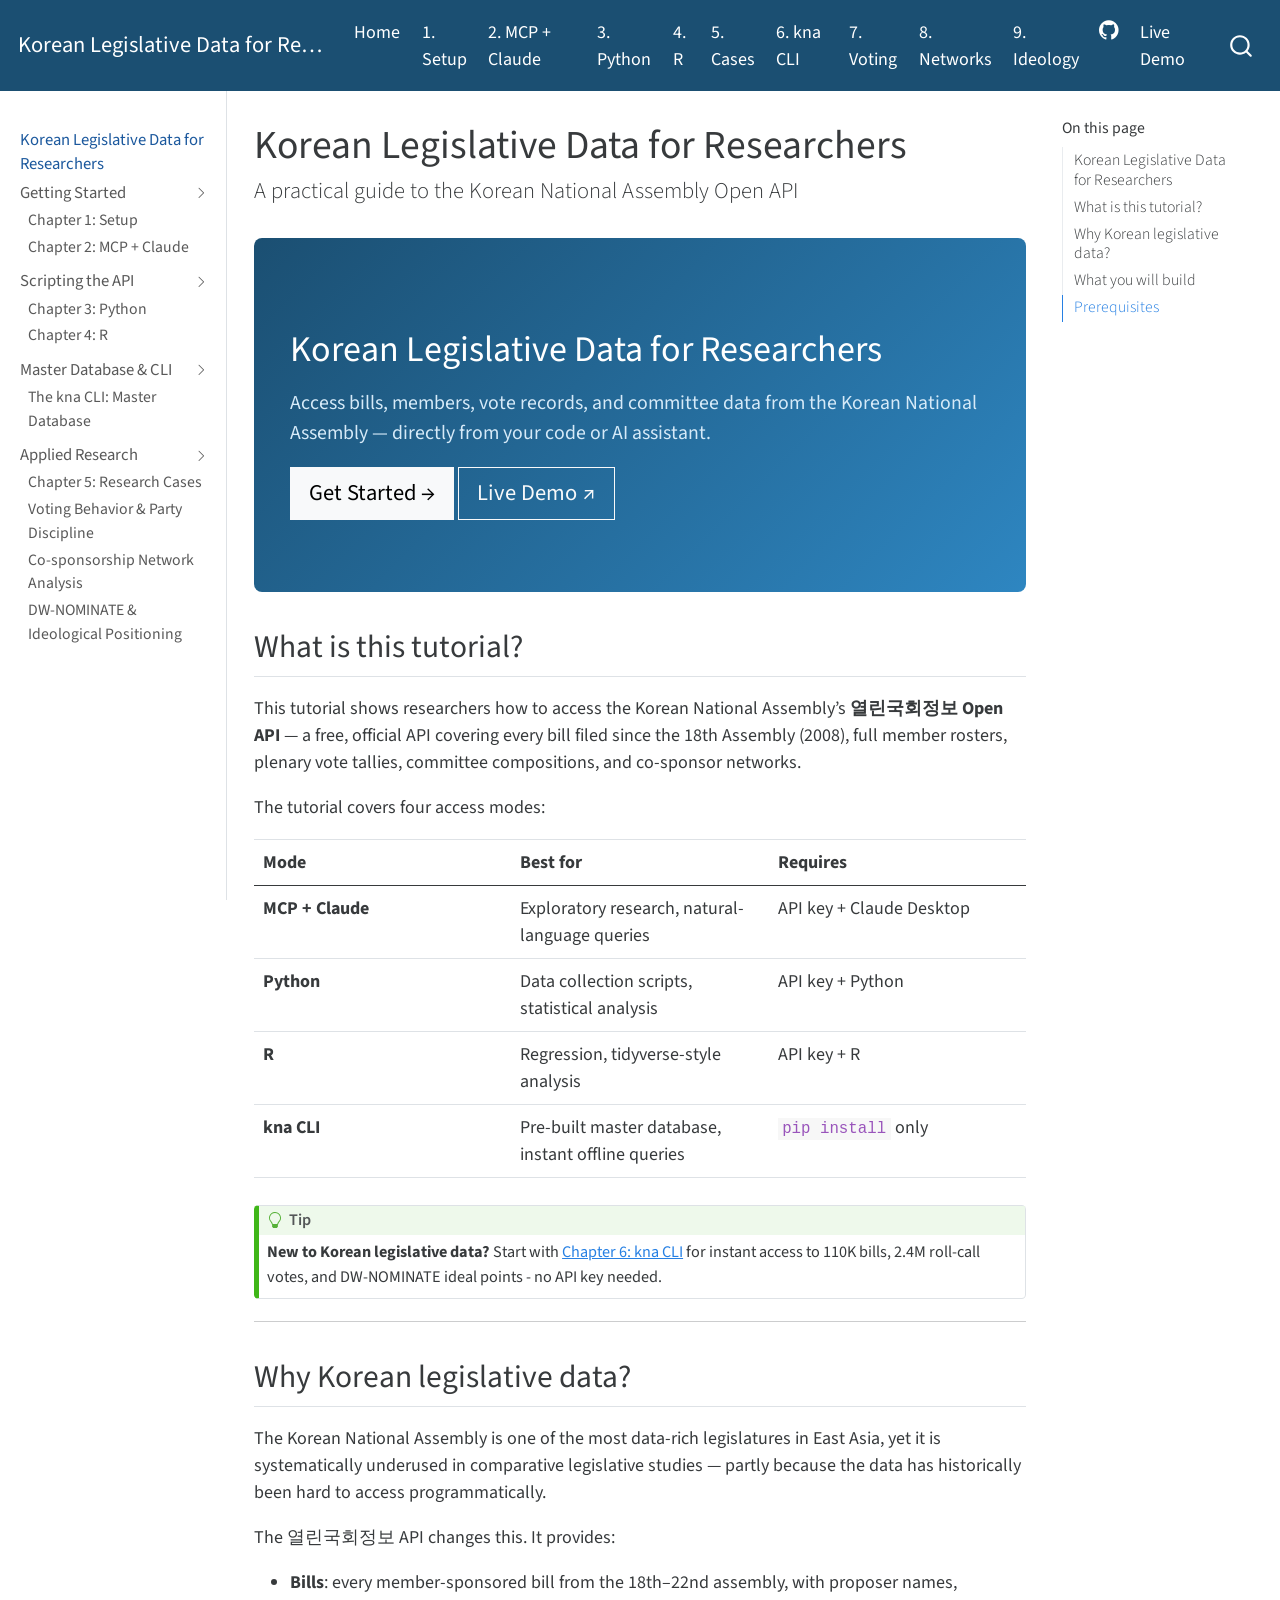
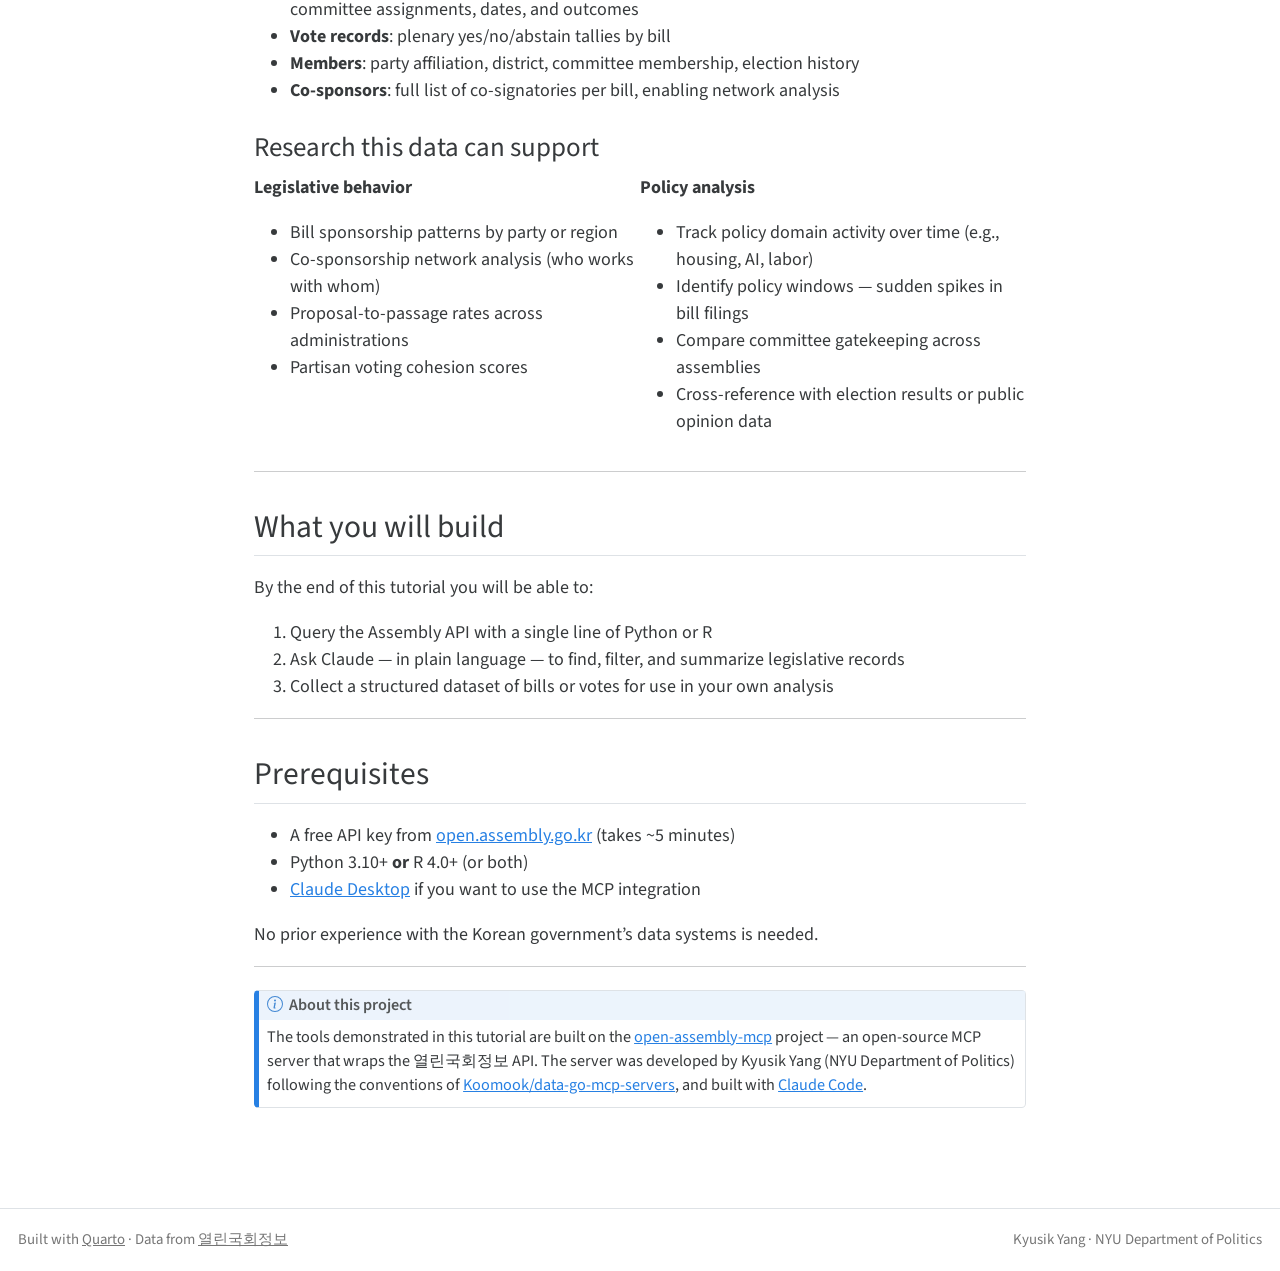
==== commit 53bd54e7: "Add Ch 9: DW-NOMINATE & Ideological Positioning - DW-NOMINATE methodology for Korean context (party " ====
--- a/docs/index.html
+++ b/docs/index.html
@@ -100,6 +100,9 @@
   <li class="nav-item">
     <a class="nav-link" href="./08-network.html">8. Networks</a>
   </li>  
+  <li class="nav-item">
+    <a class="nav-link" href="./09-ideology.html">9. Ideology</a>
+  </li>  
 </ul>
             <ul class="navbar-nav navbar-nav-scroll ms-auto">
   <li class="nav-item compact">
@@ -211,6 +214,11 @@
           <li class="sidebar-item">
   <div class="sidebar-item-container"> 
   <a href="./08-network.html" class="sidebar-item-text sidebar-link">Co-sponsorship Network Analysis</a>
+  </div>
+</li>
+          <li class="sidebar-item">
+  <div class="sidebar-item-container"> 
+  <a href="./09-ideology.html" class="sidebar-item-text sidebar-link">DW-NOMINATE &amp; Ideological Positioning</a>
   </div>
 </li>
       </ul>
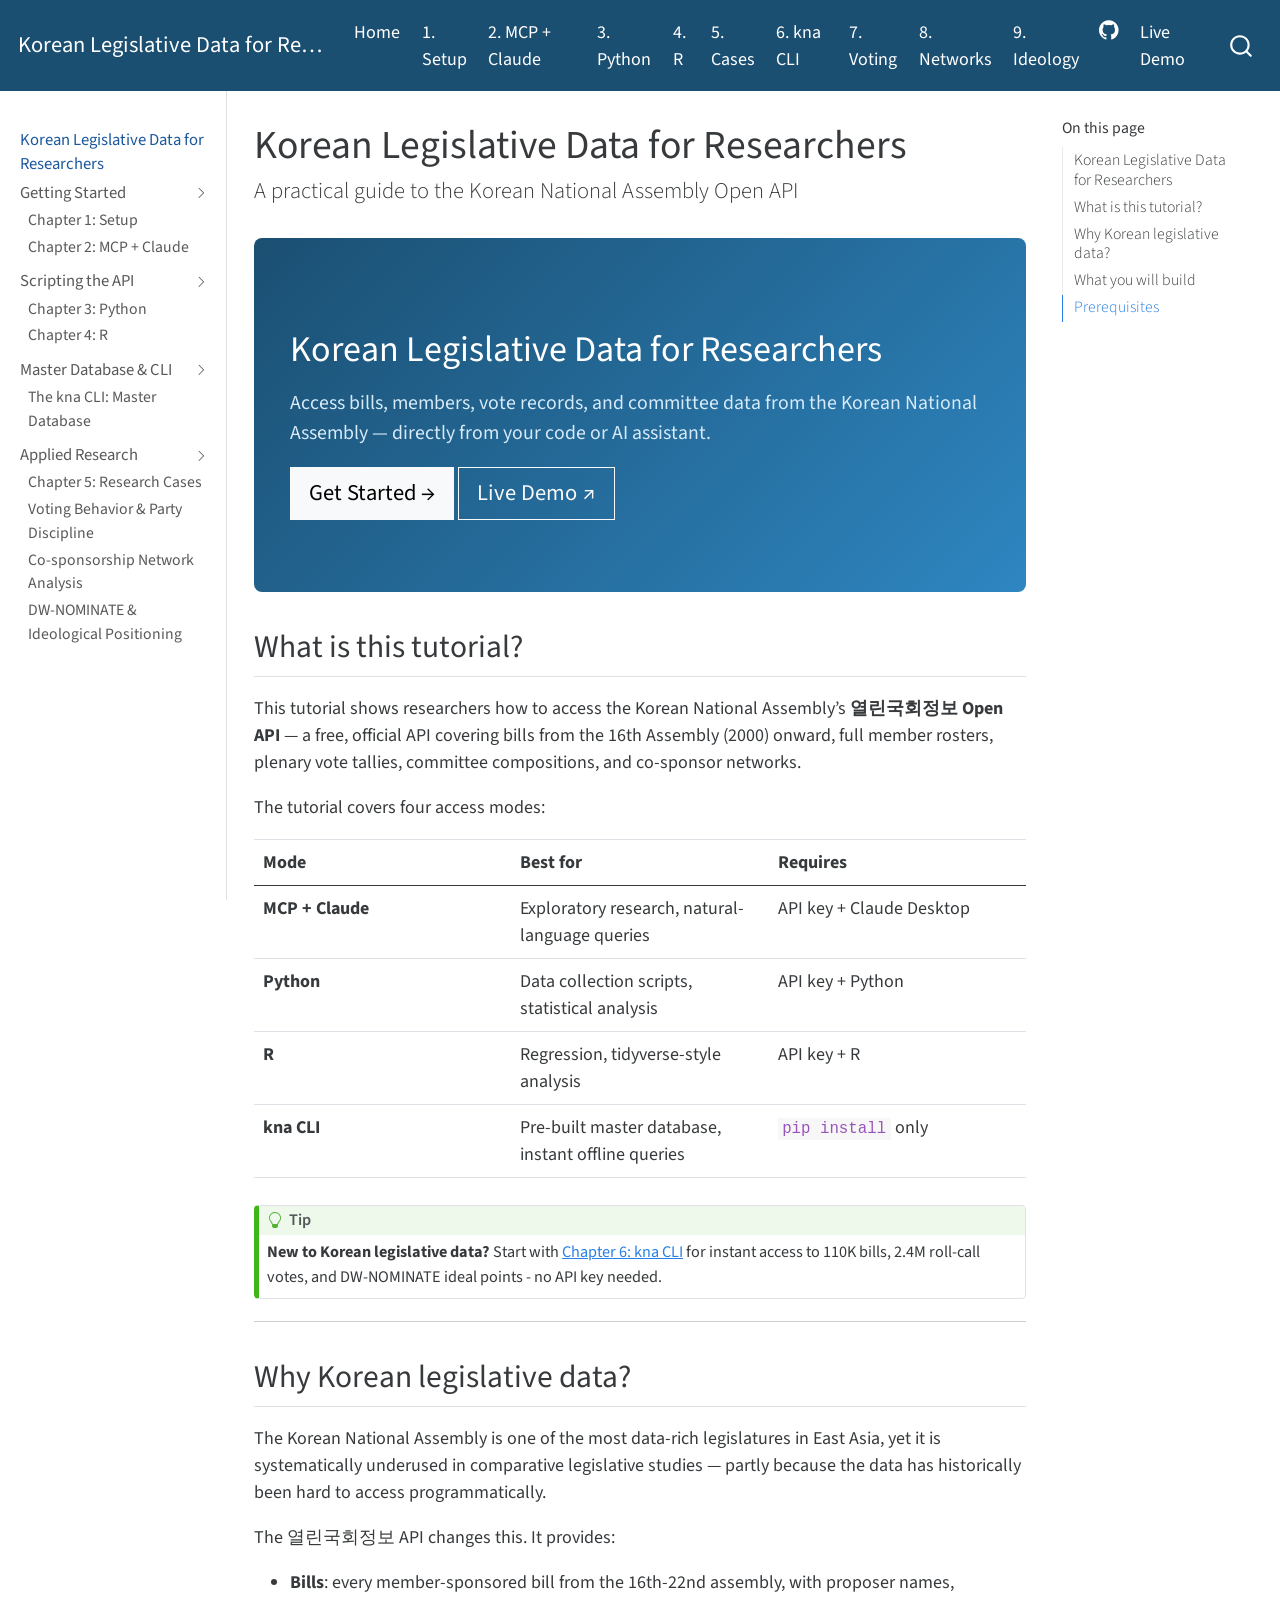
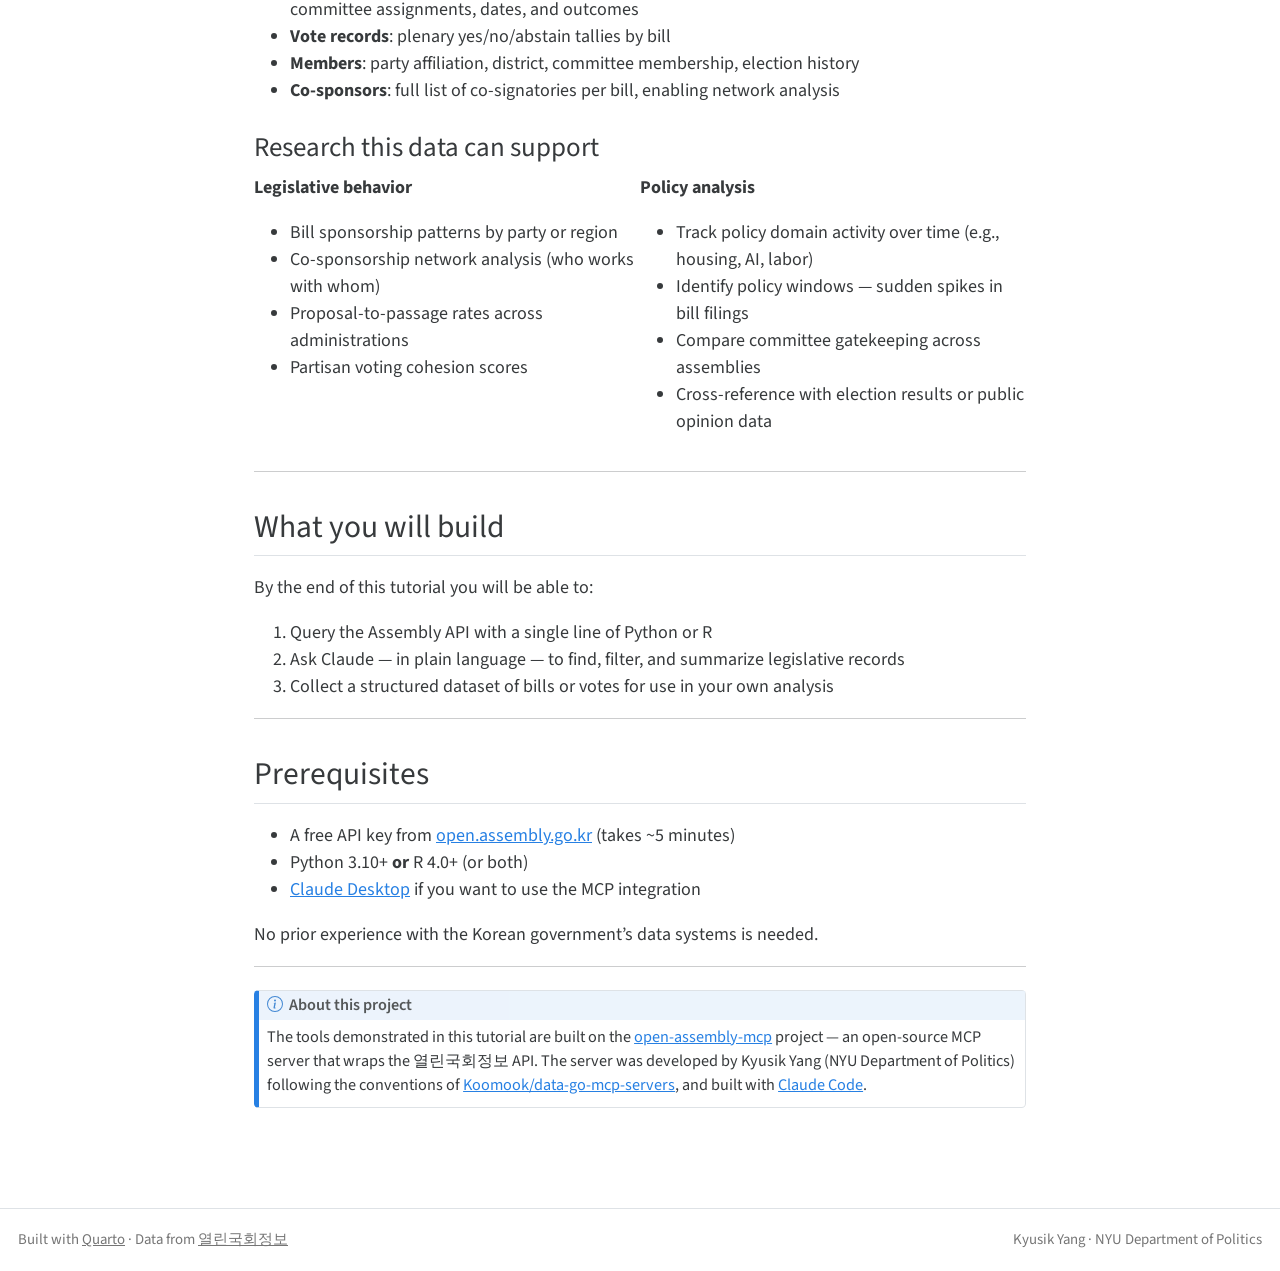
==== commit b66d1d58: "Sync tutorial with kna v0.2.1 and open-assembly-mcp v0.3.1 - Fix MCP package name: data-go-mcp.open-" ====
--- a/docs/index.html
+++ b/docs/index.html
@@ -106,7 +106,7 @@
 </ul>
             <ul class="navbar-nav navbar-nav-scroll ms-auto">
   <li class="nav-item compact">
-    <a class="nav-link" href="https://github.com/kyusik-yang/korean-bill-lifecycle"><i class="bi bi-github" role="img">
+    <a class="nav-link" href="https://github.com/kyusik-yang/kna"><i class="bi bi-github" role="img">
 </i> 
  </a>
   </li>  
@@ -270,7 +270,7 @@
 </section>
 <section id="what-is-this-tutorial" class="level2">
 <h2 class="anchored" data-anchor-id="what-is-this-tutorial">What is this tutorial?</h2>
-<p>This tutorial shows researchers how to access the Korean National Assembly’s <strong>열린국회정보 Open API</strong> — a free, official API covering every bill filed since the 18th Assembly (2008), full member rosters, plenary vote tallies, committee compositions, and co-sponsor networks.</p>
+<p>This tutorial shows researchers how to access the Korean National Assembly’s <strong>열린국회정보 Open API</strong> — a free, official API covering bills from the 16th Assembly (2000) onward, full member rosters, plenary vote tallies, committee compositions, and co-sponsor networks.</p>
 <p>The tutorial covers four access modes:</p>
 <table class="table">
 <colgroup>
@@ -328,7 +328,7 @@
 <p>The Korean National Assembly is one of the most data-rich legislatures in East Asia, yet it is systematically underused in comparative legislative studies — partly because the data has historically been hard to access programmatically.</p>
 <p>The 열린국회정보 API changes this. It provides:</p>
 <ul>
-<li><strong>Bills</strong>: every member-sponsored bill from the 18th–22nd assembly, with proposer names, committee assignments, dates, and outcomes</li>
+<li><strong>Bills</strong>: every member-sponsored bill from the 16th-22nd assembly, with proposer names, committee assignments, dates, and outcomes</li>
 <li><strong>Vote records</strong>: plenary yes/no/abstain tallies by bill</li>
 <li><strong>Members</strong>: party affiliation, district, committee membership, election history</li>
 <li><strong>Co-sponsors</strong>: full list of co-signatories per bill, enabling network analysis</li>
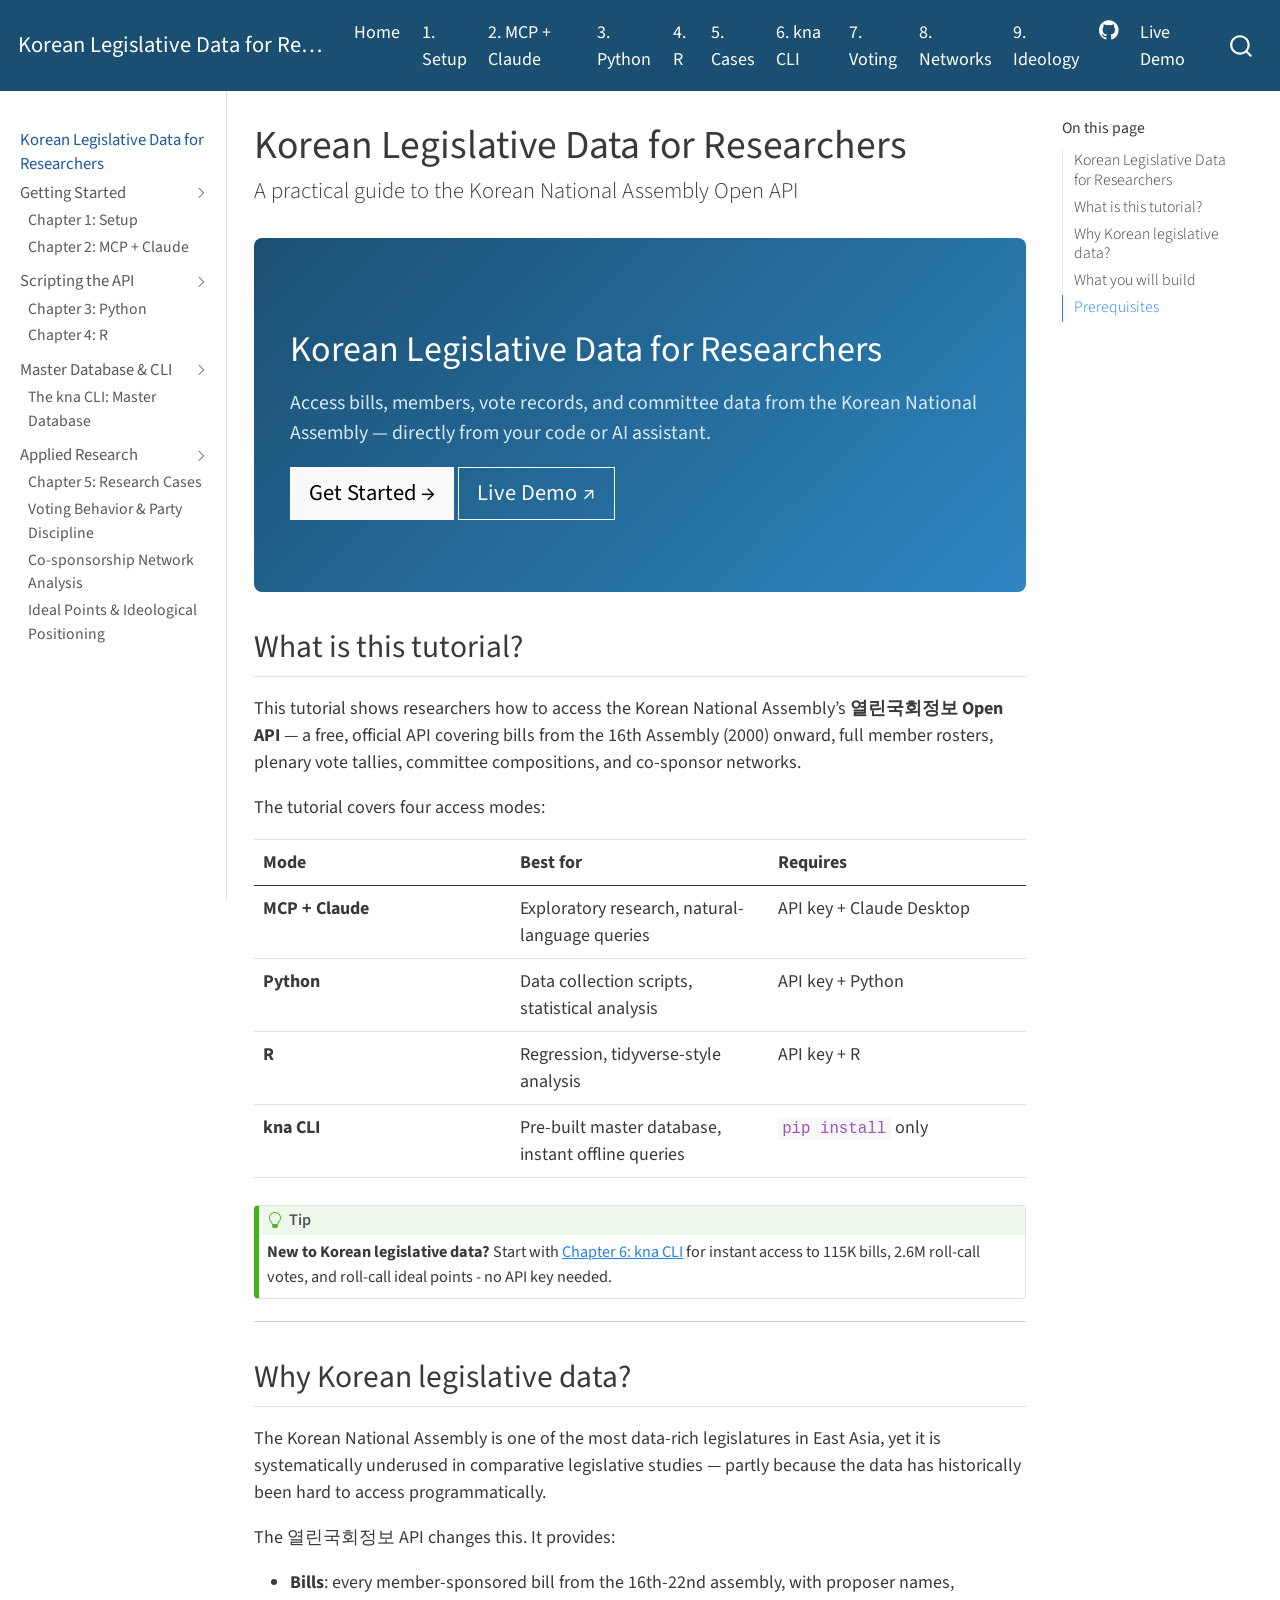
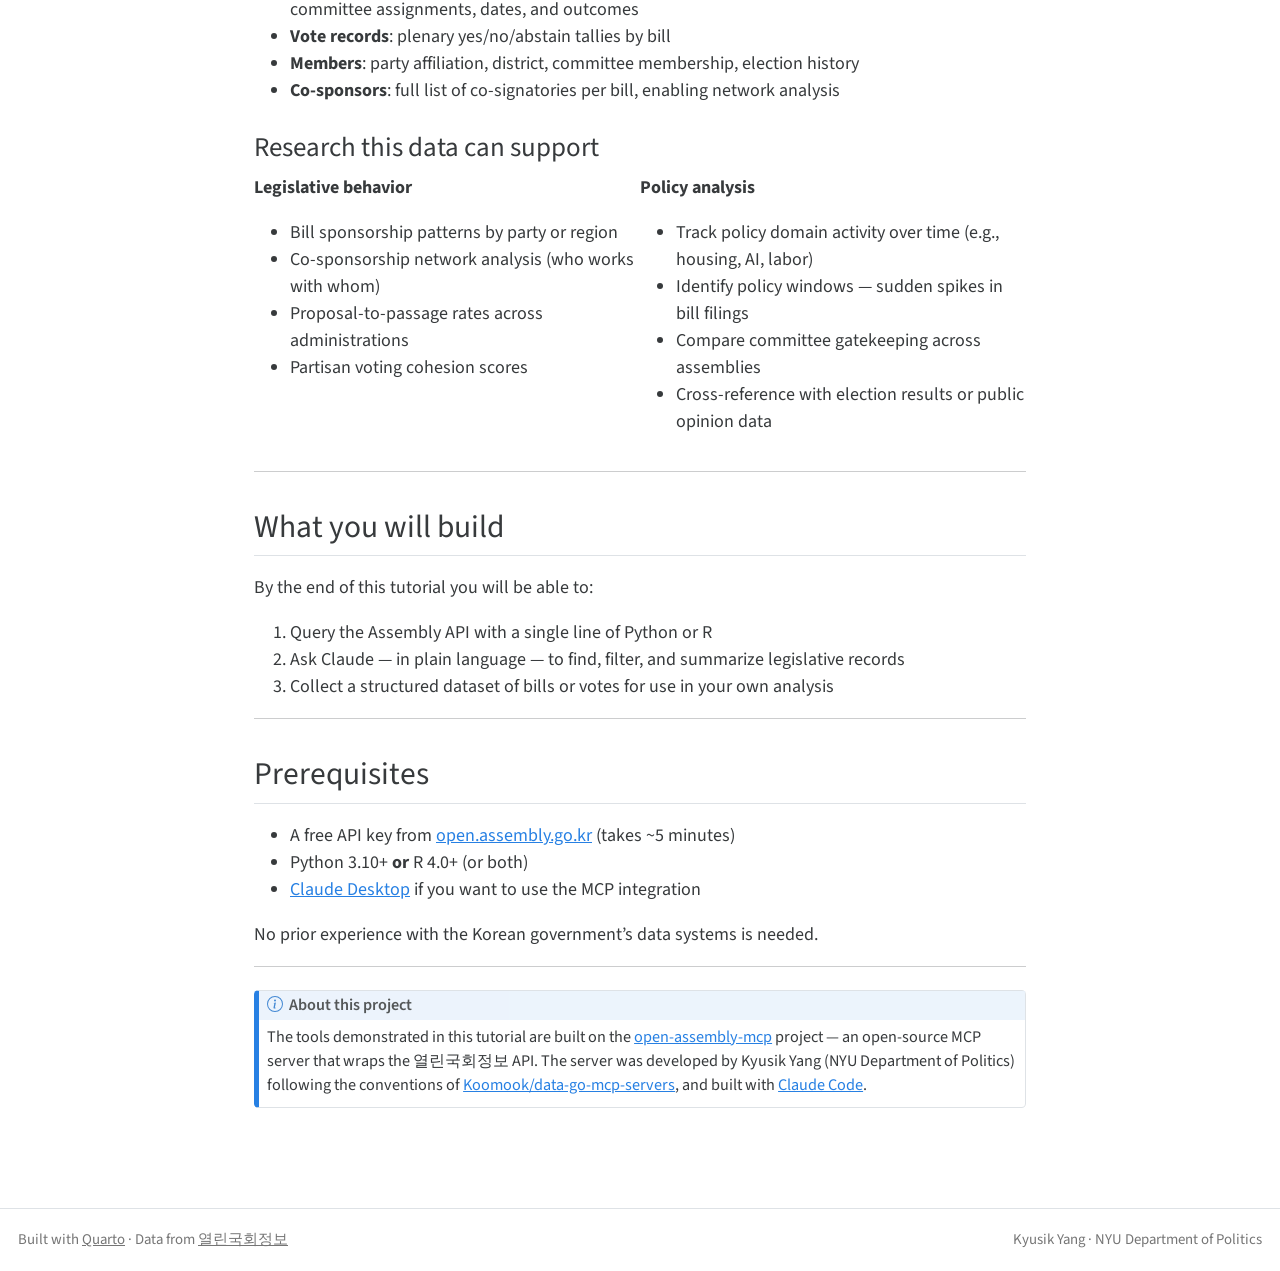
==== commit 05cc1d15: "Update kna chapters to kna 0.7.0 Chapters 06-09 and the index now match the kna 0.7.0 data and API. " ====
--- a/docs/index.html
+++ b/docs/index.html
@@ -218,7 +218,7 @@
 </li>
           <li class="sidebar-item">
   <div class="sidebar-item-container"> 
-  <a href="./09-ideology.html" class="sidebar-item-text sidebar-link">DW-NOMINATE &amp; Ideological Positioning</a>
+  <a href="./09-ideology.html" class="sidebar-item-text sidebar-link">Ideal Points &amp; Ideological Positioning</a>
   </div>
 </li>
       </ul>
@@ -318,7 +318,7 @@
 </div>
 </div>
 <div class="callout-body-container callout-body">
-<p><strong>New to Korean legislative data?</strong> Start with <a href="./06-kna.html">Chapter 6: kna CLI</a> for instant access to 110K bills, 2.4M roll-call votes, and DW-NOMINATE ideal points - no API key needed.</p>
+<p><strong>New to Korean legislative data?</strong> Start with <a href="./06-kna.html">Chapter 6: kna CLI</a> for instant access to 115K bills, 2.6M roll-call votes, and roll-call ideal points - no API key needed.</p>
 </div>
 </div>
 <hr>
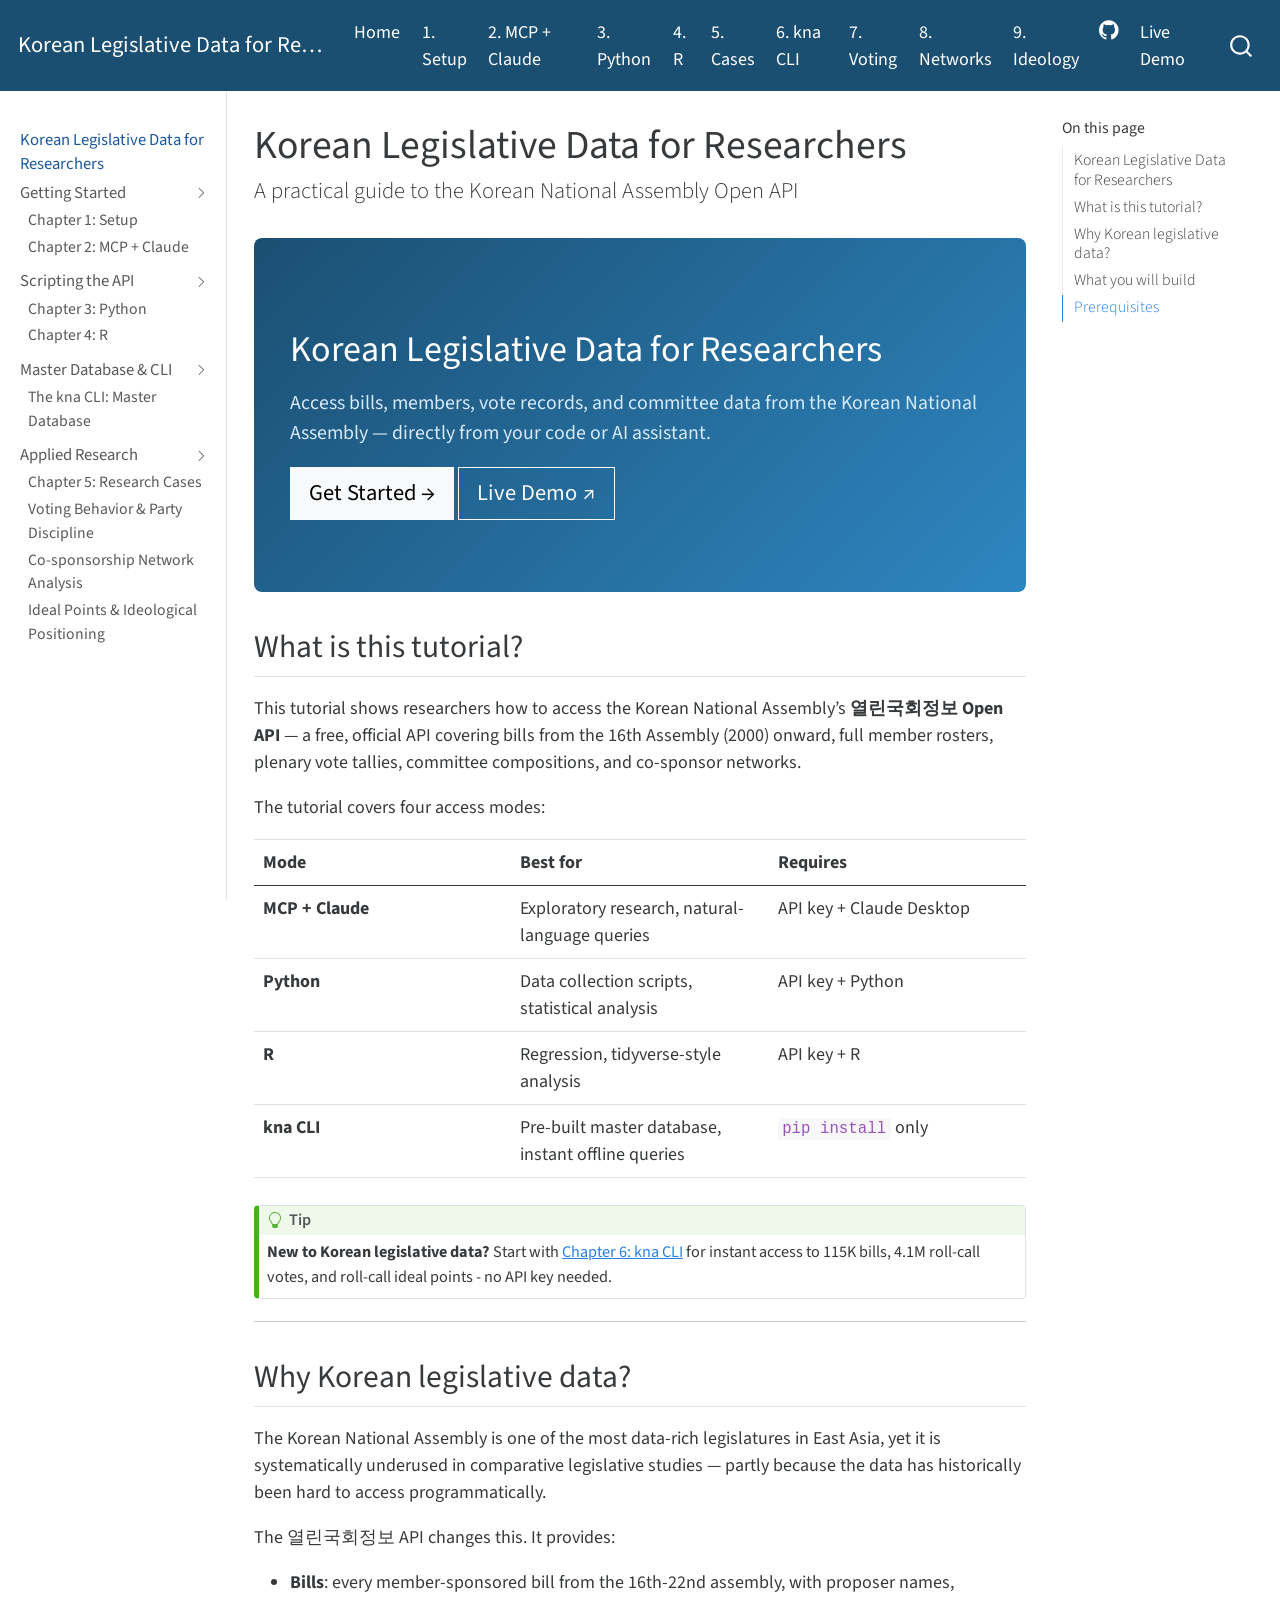
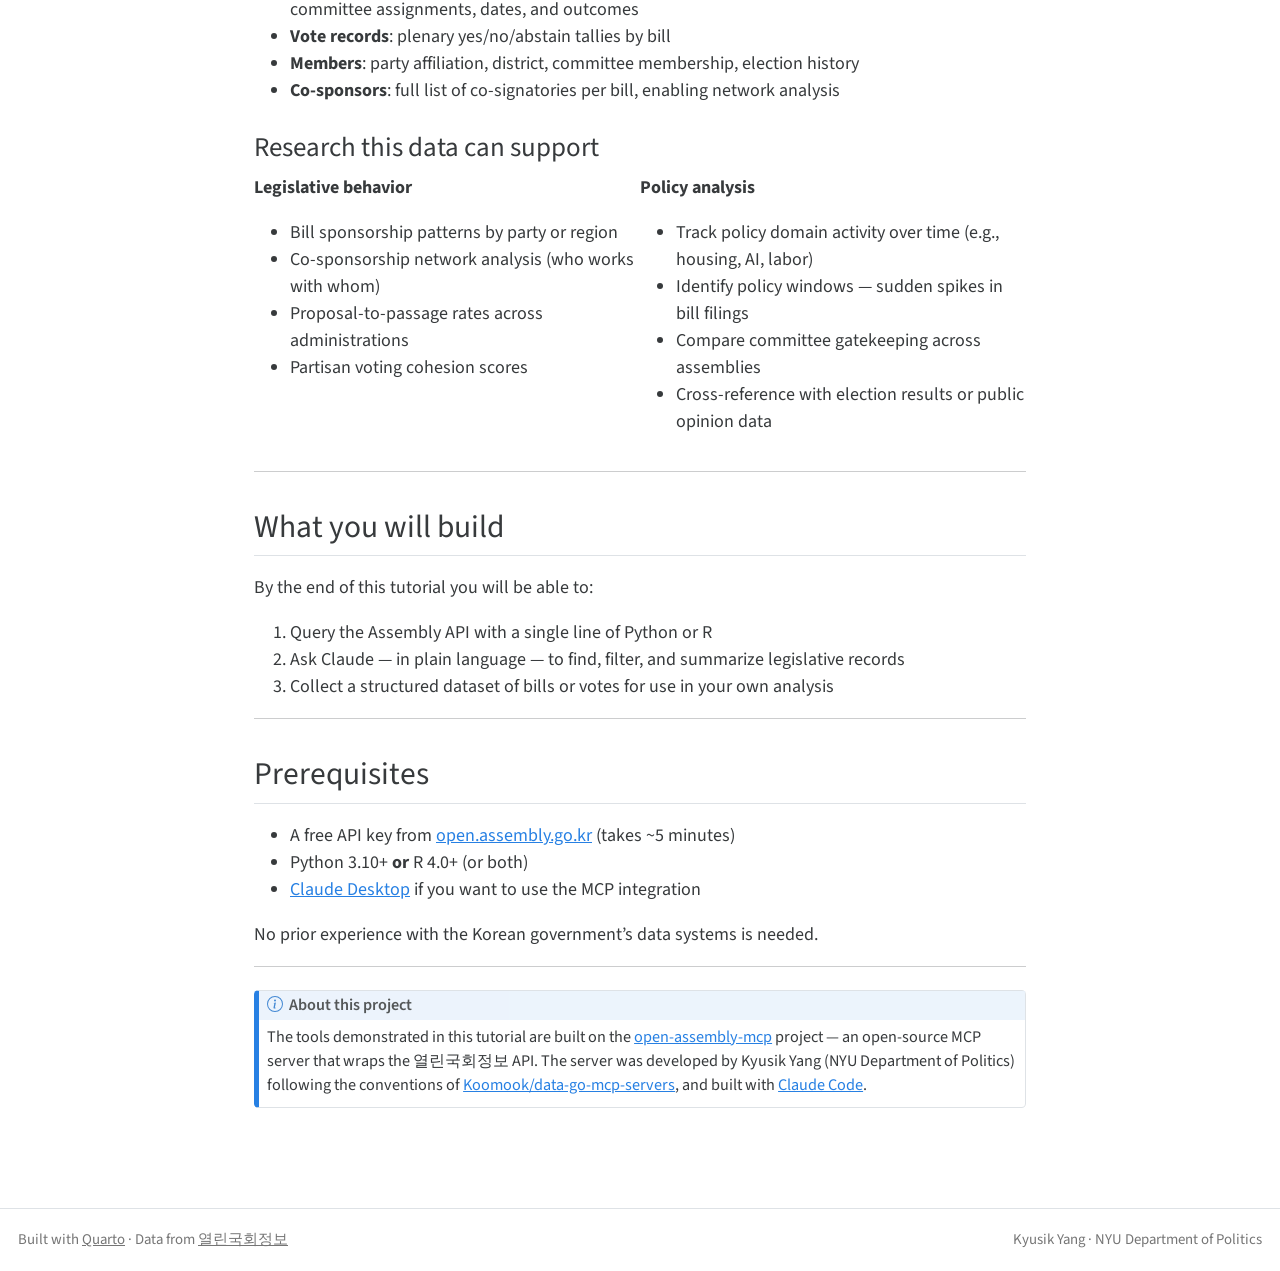
==== commit b9903336: "Update kna chapters to kna 0.8.1 Chapters 06-09, the index and chapter 02 now match the kna 0.8.1 da" ====
--- a/docs/index.html
+++ b/docs/index.html
@@ -318,7 +318,7 @@
 </div>
 </div>
 <div class="callout-body-container callout-body">
-<p><strong>New to Korean legislative data?</strong> Start with <a href="./06-kna.html">Chapter 6: kna CLI</a> for instant access to 115K bills, 2.6M roll-call votes, and roll-call ideal points - no API key needed.</p>
+<p><strong>New to Korean legislative data?</strong> Start with <a href="./06-kna.html">Chapter 6: kna CLI</a> for instant access to 115K bills, 4.1M roll-call votes, and roll-call ideal points - no API key needed.</p>
 </div>
 </div>
 <hr>
